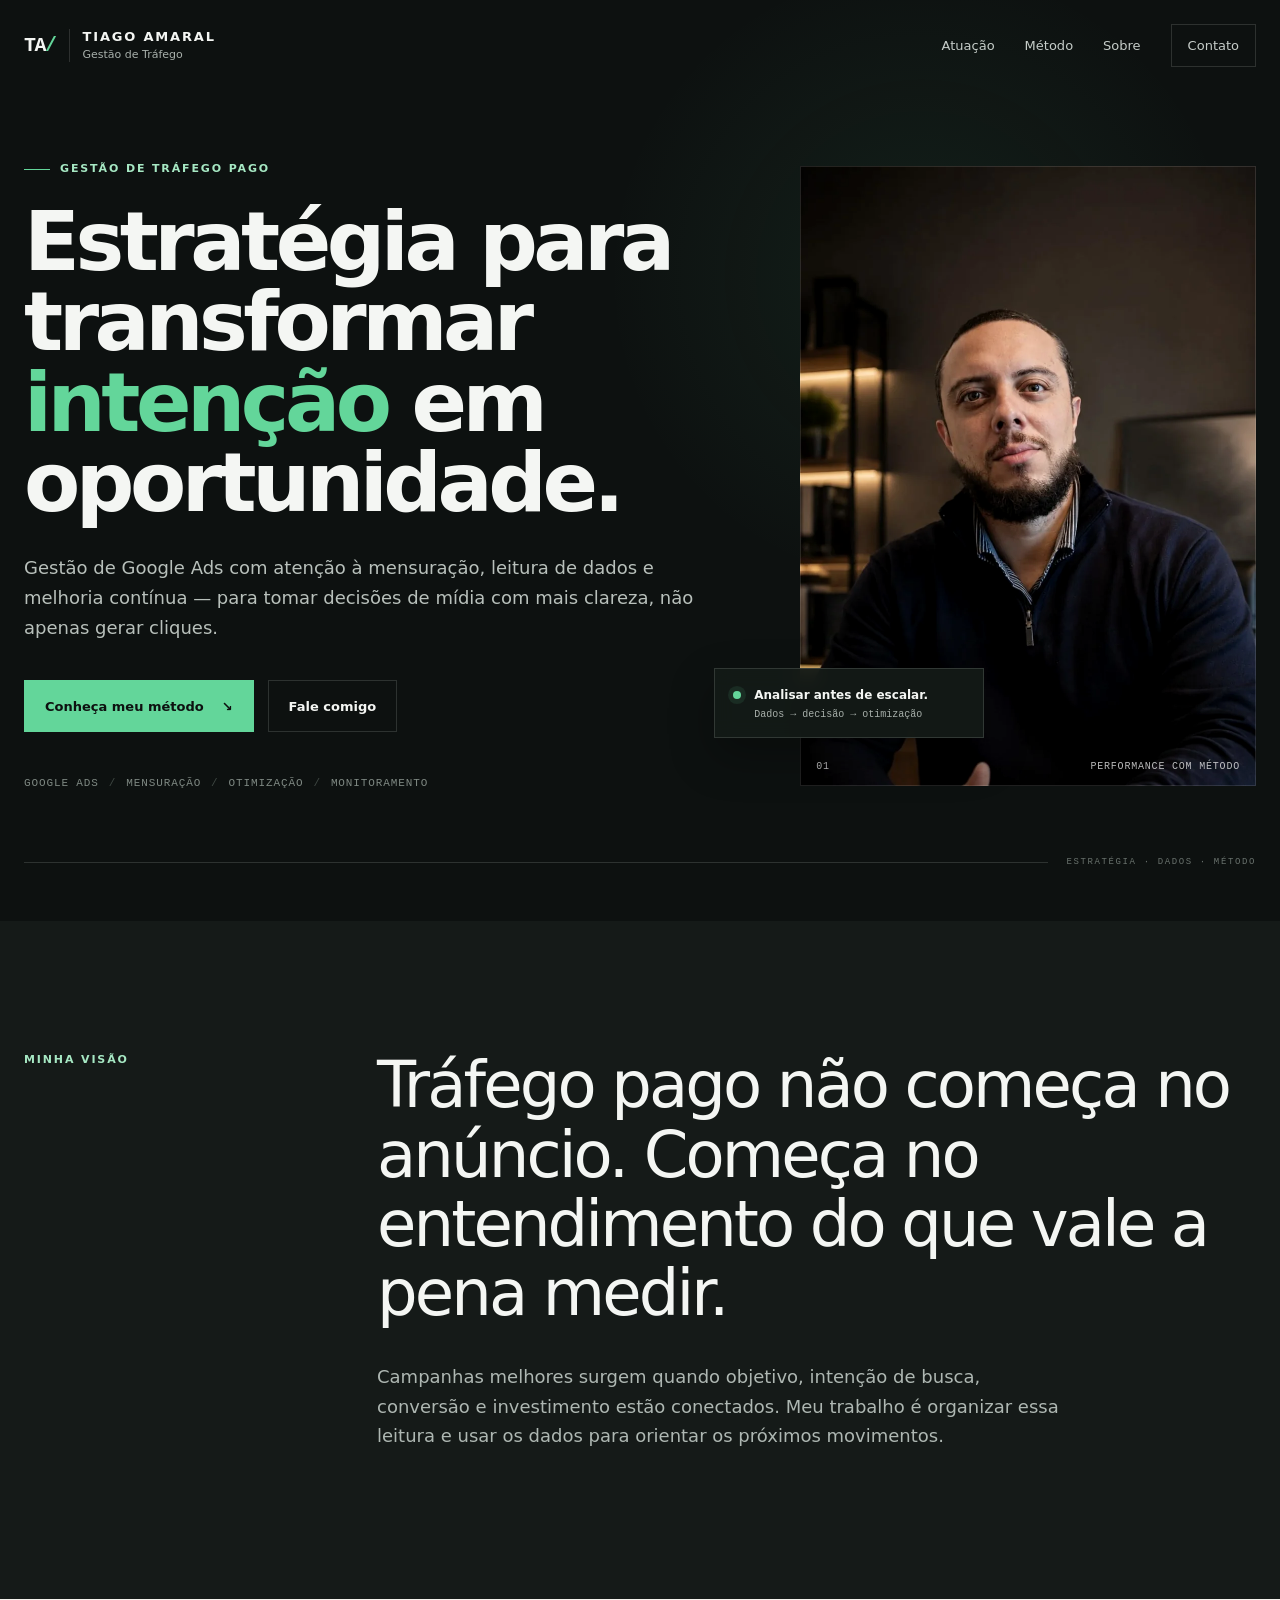
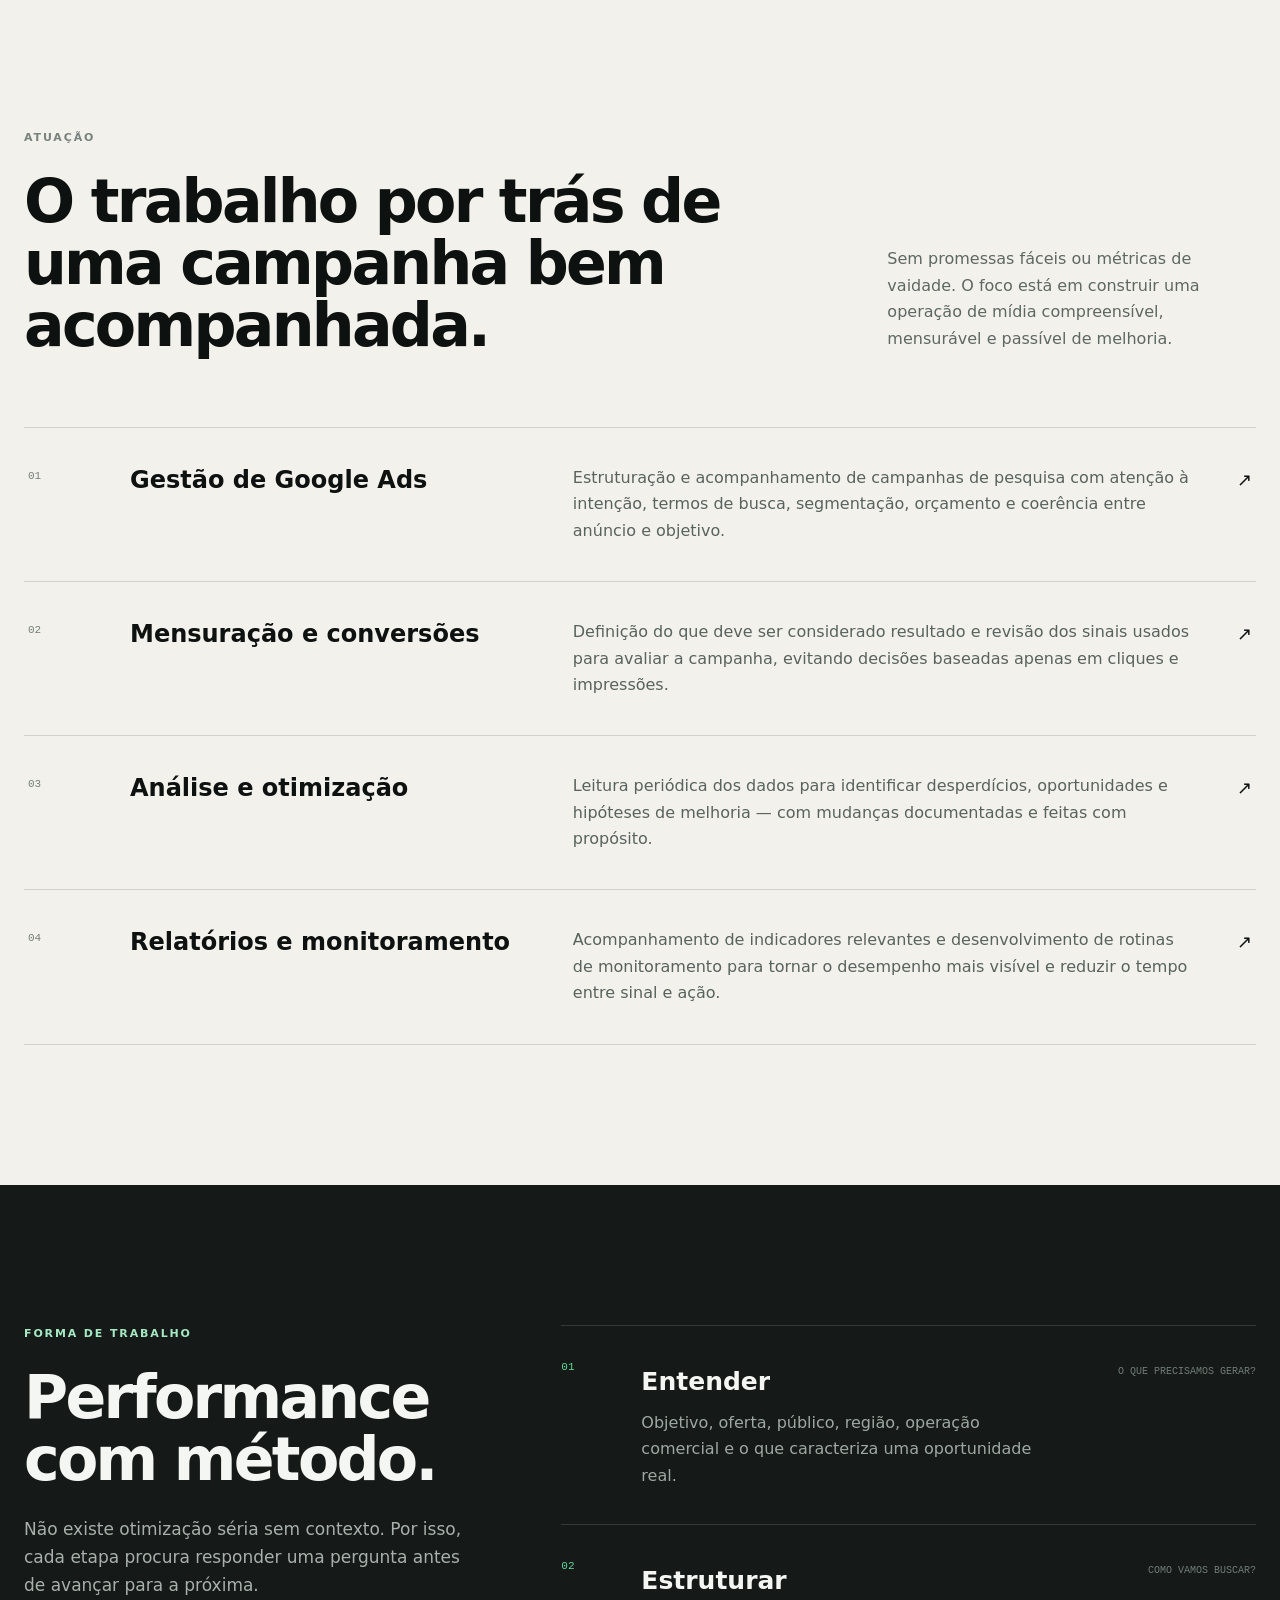
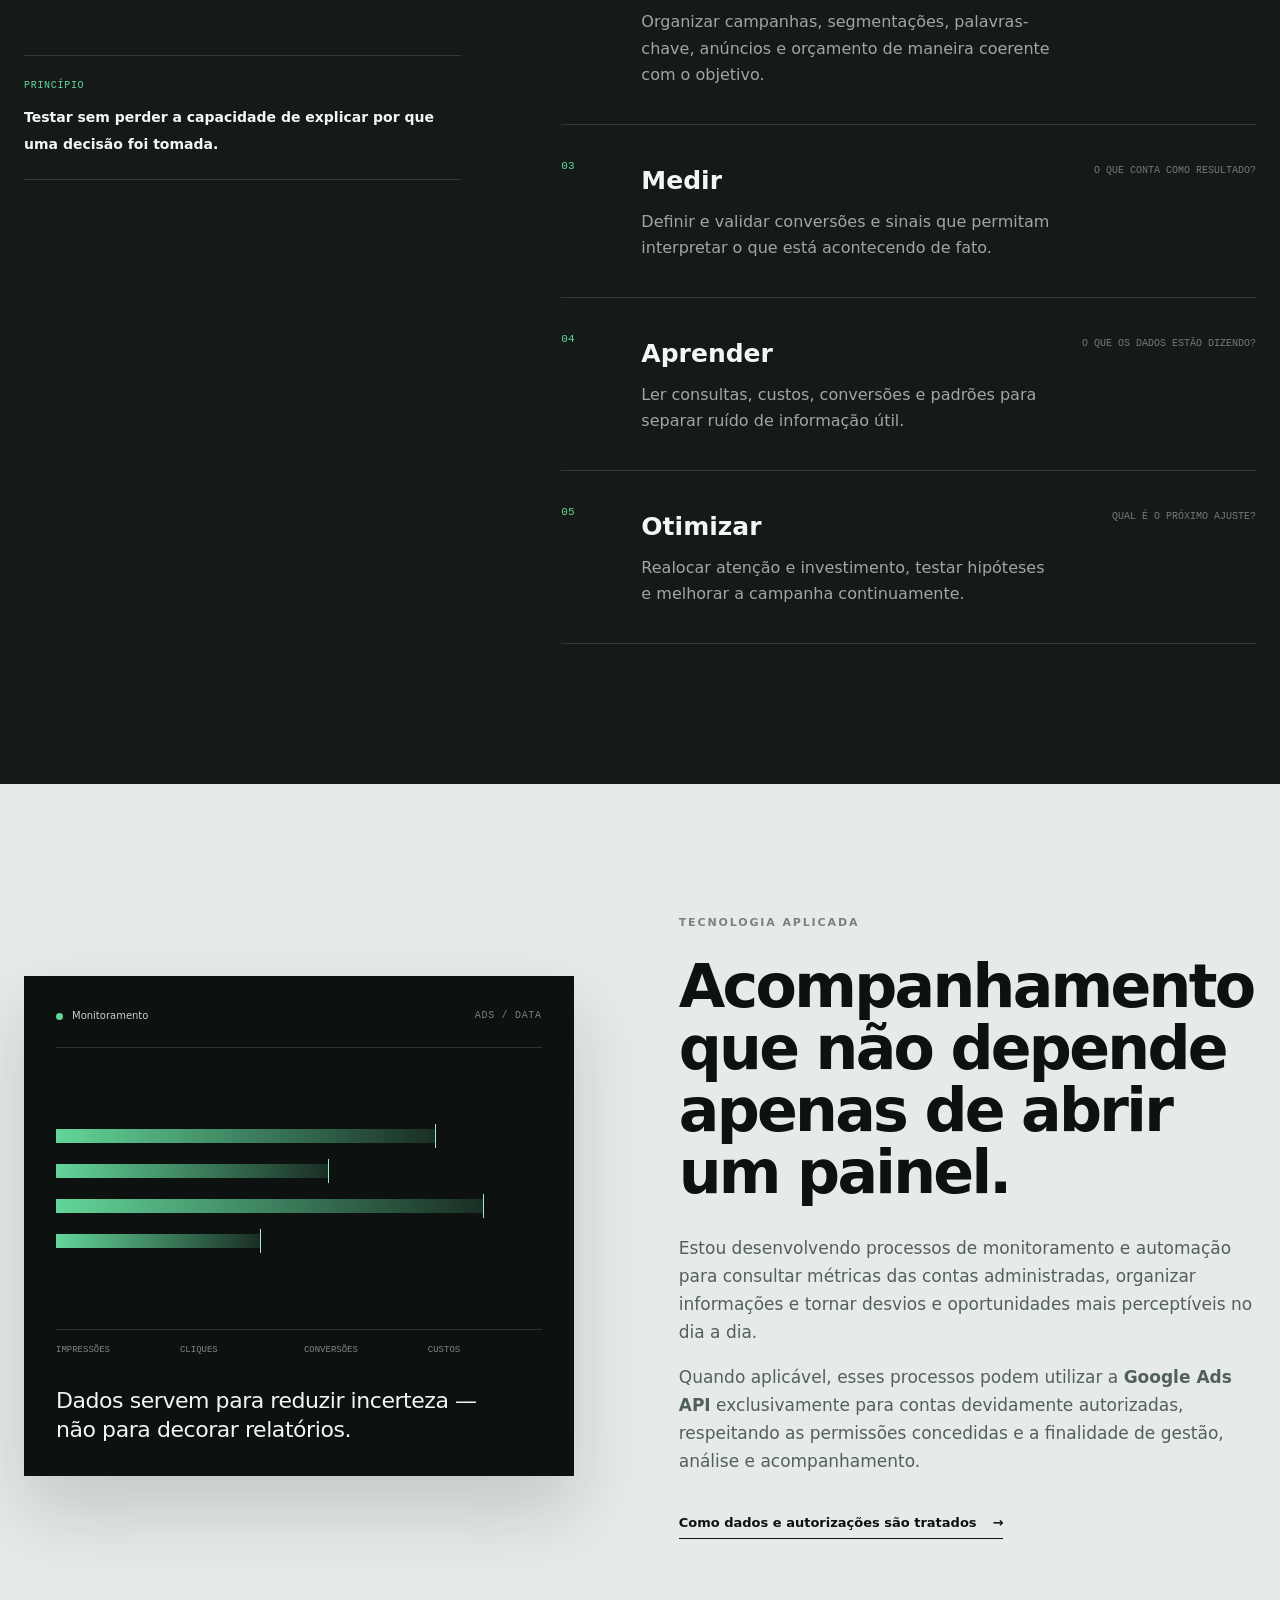
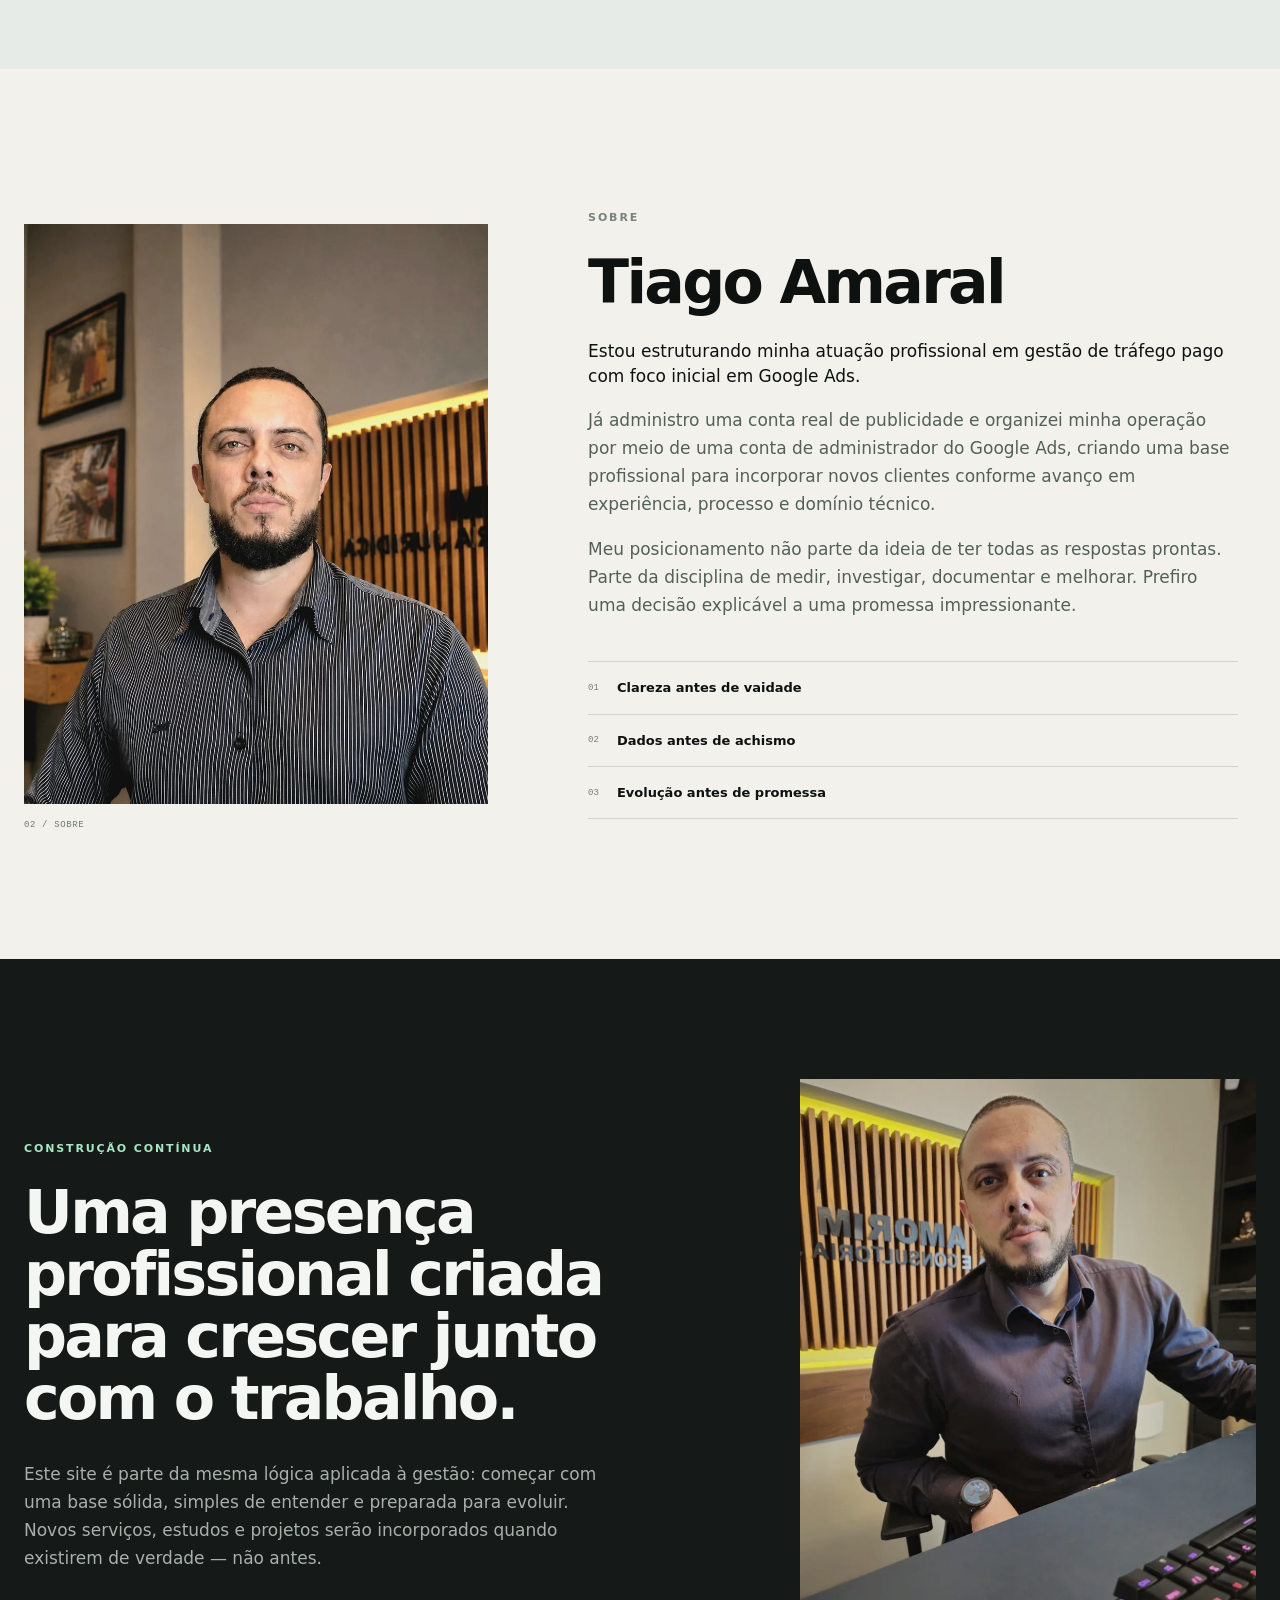
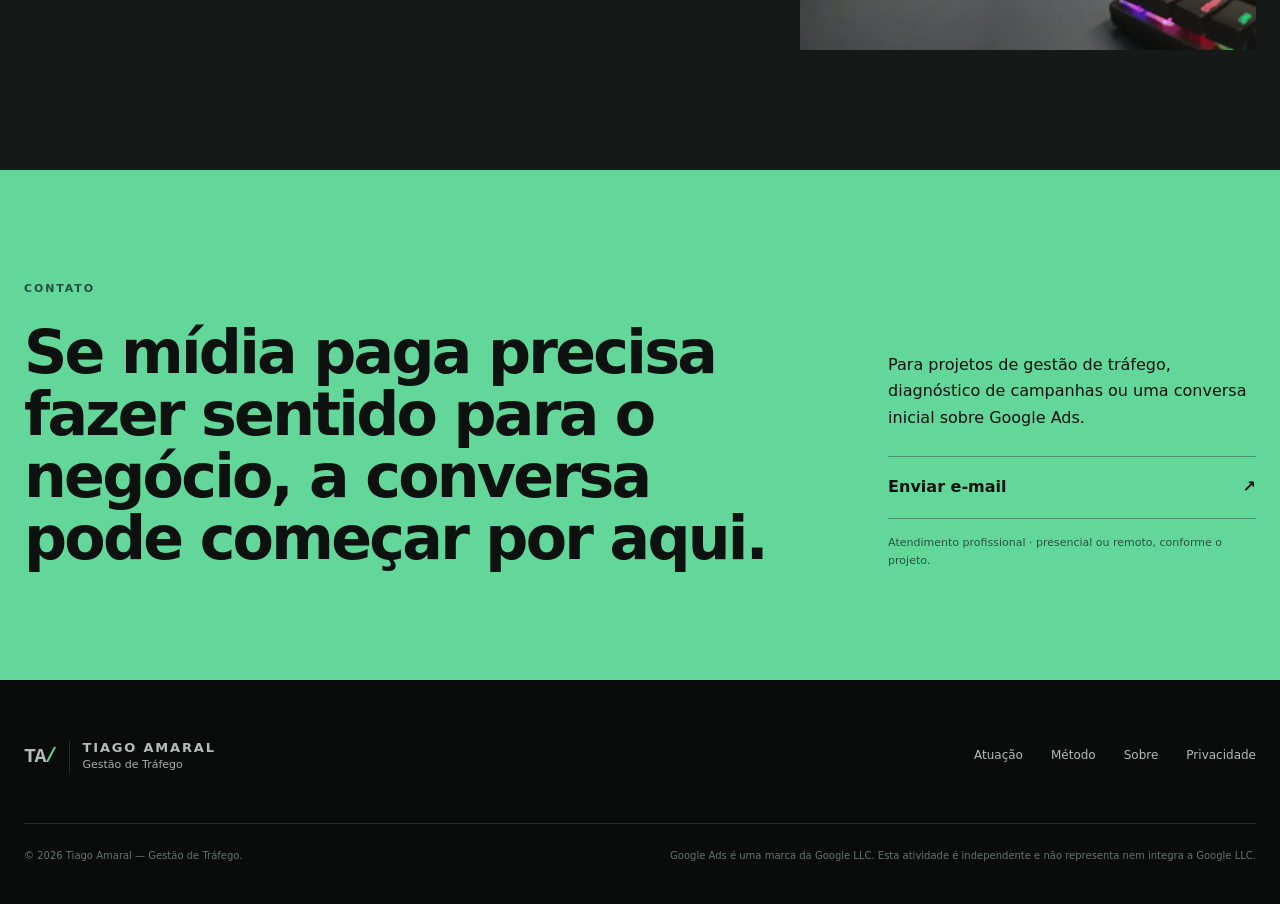
==== index.html @ f0267b22 "Primeira versão do site" ====
<!doctype html>
<html lang="pt-BR">
<head>
  <meta charset="utf-8">
  <meta name="viewport" content="width=device-width, initial-scale=1">
  <meta name="color-scheme" content="dark light">
  <meta name="theme-color" content="#0d1110">
  <title>Tiago Amaral — Gestão de Tráfego Pago | Google Ads</title>
  <meta name="description" content="Gestão de tráfego pago com foco em Google Ads, mensuração, análise, otimização e monitoramento. Estratégia orientada por dados, clareza e método.">
  <meta name="author" content="Tiago Amaral">
  <meta name="robots" content="index,follow,max-image-preview:large">
  <meta property="og:type" content="website">
  <meta property="og:locale" content="pt_BR">
  <meta property="og:title" content="Tiago Amaral — Gestão de Tráfego Pago">
  <meta property="og:description" content="Google Ads, mensuração, otimização e monitoramento com estratégia e método.">
  <meta property="og:image" content="assets/images/og-image.jpg">
  <meta property="og:image:width" content="1200">
  <meta property="og:image:height" content="630">
  <meta name="twitter:card" content="summary_large_image">
  <link rel="icon" href="favicon.svg" type="image/svg+xml">
  <link rel="stylesheet" href="css/style.css">
  <script defer src="js/main.js"></script>
</head>
<body>
  <a class="skip-link" href="#conteudo">Ir para o conteúdo</a>

  <header class="site-header" data-header>
    <div class="container nav-wrap">
      <a class="brand" href="#inicio" aria-label="Tiago Amaral — início">
        <span class="brand-mark" aria-hidden="true">TA<span>/</span></span>
        <span class="brand-copy"><strong>Tiago Amaral</strong><small>Gestão de Tráfego</small></span>
      </a>
      <button class="nav-toggle" type="button" aria-expanded="false" aria-controls="menu-principal" data-nav-toggle>
        <span class="sr-only">Abrir menu</span><span></span><span></span>
      </button>
      <nav id="menu-principal" class="nav" aria-label="Navegação principal" data-nav>
        <a href="#servicos">Atuação</a>
        <a href="#metodo">Método</a>
        <a href="#sobre">Sobre</a>
        <a href="#contato" class="nav-cta">Contato</a>
      </nav>
    </div>
  </header>

  <main id="conteudo">
    <section class="hero" id="inicio" aria-labelledby="hero-title">
      <div class="hero-grid container">
        <div class="hero-copy reveal">
          <div class="eyebrow"><span></span> Gestão de tráfego pago</div>
          <h1 id="hero-title">Estratégia para transformar <em>intenção</em> em oportunidade.</h1>
          <p class="hero-lead">Gestão de Google Ads com atenção à mensuração, leitura de dados e melhoria contínua — para tomar decisões de mídia com mais clareza, não apenas gerar cliques.</p>
          <div class="hero-actions">
            <a class="btn btn-primary" href="#metodo">Conheça meu método <span aria-hidden="true">↘</span></a>
            <a class="btn btn-ghost" href="#contato">Fale comigo</a>
          </div>
          <ul class="hero-tags" aria-label="Áreas de atuação">
            <li>Google Ads</li><li>Mensuração</li><li>Otimização</li><li>Monitoramento</li>
          </ul>
        </div>
        <div class="hero-visual reveal reveal-delay" aria-label="Retrato profissional de Tiago Amaral">
          <div class="photo-frame">
            <img src="assets/images/tiago-amaral-hero.webp" width="900" height="1345" alt="Tiago Amaral sentado à mesa em ambiente de trabalho" fetchpriority="high">
            <div class="photo-caption" aria-hidden="true"><span>01</span><span>Performance com método</span></div>
          </div>
          <div class="signal-card" aria-hidden="true">
            <span class="signal-dot"></span>
            <div><strong>Analisar antes de escalar.</strong><small>Dados → decisão → otimização</small></div>
          </div>
        </div>
      </div>
      <div class="hero-rule container" aria-hidden="true"><span></span><small>Estratégia · Dados · Método</small></div>
    </section>

    <section class="statement section-dark" aria-labelledby="statement-title">
      <div class="container statement-grid reveal">
        <p class="section-kicker">Minha visão</p>
        <div>
          <h2 id="statement-title">Tráfego pago não começa no anúncio. Começa no entendimento do que vale a pena medir.</h2>
          <p>Campanhas melhores surgem quando objetivo, intenção de busca, conversão e investimento estão conectados. Meu trabalho é organizar essa leitura e usar os dados para orientar os próximos movimentos.</p>
        </div>
      </div>
    </section>

    <section class="services section-light" id="servicos" aria-labelledby="services-title">
      <div class="container">
        <div class="section-head reveal">
          <div><p class="section-kicker">Atuação</p><h2 id="services-title">O trabalho por trás de uma campanha bem acompanhada.</h2></div>
          <p>Sem promessas fáceis ou métricas de vaidade. O foco está em construir uma operação de mídia compreensível, mensurável e passível de melhoria.</p>
        </div>
        <div class="service-list">
          <article class="service-item reveal"><span class="service-no">01</span><h3>Gestão de Google Ads</h3><p>Estruturação e acompanhamento de campanhas de pesquisa com atenção à intenção, termos de busca, segmentação, orçamento e coerência entre anúncio e objetivo.</p><span class="service-arrow" aria-hidden="true">↗</span></article>
          <article class="service-item reveal"><span class="service-no">02</span><h3>Mensuração e conversões</h3><p>Definição do que deve ser considerado resultado e revisão dos sinais usados para avaliar a campanha, evitando decisões baseadas apenas em cliques e impressões.</p><span class="service-arrow" aria-hidden="true">↗</span></article>
          <article class="service-item reveal"><span class="service-no">03</span><h3>Análise e otimização</h3><p>Leitura periódica dos dados para identificar desperdícios, oportunidades e hipóteses de melhoria — com mudanças documentadas e feitas com propósito.</p><span class="service-arrow" aria-hidden="true">↗</span></article>
          <article class="service-item reveal"><span class="service-no">04</span><h3>Relatórios e monitoramento</h3><p>Acompanhamento de indicadores relevantes e desenvolvimento de rotinas de monitoramento para tornar o desempenho mais visível e reduzir o tempo entre sinal e ação.</p><span class="service-arrow" aria-hidden="true">↗</span></article>
        </div>
      </div>
    </section>

    <section class="method section-dark" id="metodo" aria-labelledby="method-title">
      <div class="container method-grid">
        <div class="method-intro reveal">
          <p class="section-kicker">Forma de trabalho</p>
          <h2 id="method-title">Performance com método.</h2>
          <p>Não existe otimização séria sem contexto. Por isso, cada etapa procura responder uma pergunta antes de avançar para a próxima.</p>
          <div class="method-note"><span class="mono">PRINCÍPIO</span><strong>Testar sem perder a capacidade de explicar por que uma decisão foi tomada.</strong></div>
        </div>
        <ol class="method-steps">
          <li class="reveal"><span>01</span><div><h3>Entender</h3><p>Objetivo, oferta, público, região, operação comercial e o que caracteriza uma oportunidade real.</p></div><small>O que precisamos gerar?</small></li>
          <li class="reveal"><span>02</span><div><h3>Estruturar</h3><p>Organizar campanhas, segmentações, palavras-chave, anúncios e orçamento de maneira coerente com o objetivo.</p></div><small>Como vamos buscar?</small></li>
          <li class="reveal"><span>03</span><div><h3>Medir</h3><p>Definir e validar conversões e sinais que permitam interpretar o que está acontecendo de fato.</p></div><small>O que conta como resultado?</small></li>
          <li class="reveal"><span>04</span><div><h3>Aprender</h3><p>Ler consultas, custos, conversões e padrões para separar ruído de informação útil.</p></div><small>O que os dados estão dizendo?</small></li>
          <li class="reveal"><span>05</span><div><h3>Otimizar</h3><p>Realocar atenção e investimento, testar hipóteses e melhorar a campanha continuamente.</p></div><small>Qual é o próximo ajuste?</small></li>
        </ol>
      </div>
    </section>

    <section class="technology section-mist" aria-labelledby="tech-title">
      <div class="container tech-grid">
        <div class="tech-visual reveal">
          <div class="tech-panel">
            <div class="tech-panel-top"><span class="status"><i></i> Monitoramento</span><span class="mono">ADS / DATA</span></div>
            <div class="data-lines" aria-hidden="true"><span style="--w:78%"></span><span style="--w:56%"></span><span style="--w:88%"></span><span style="--w:42%"></span></div>
            <div class="tech-labels"><span>Impressões</span><span>Cliques</span><span>Conversões</span><span>Custos</span></div>
            <p>Dados servem para reduzir incerteza — não para decorar relatórios.</p>
          </div>
        </div>
        <div class="tech-copy reveal">
          <p class="section-kicker">Tecnologia aplicada</p>
          <h2 id="tech-title">Acompanhamento que não depende apenas de abrir um painel.</h2>
          <p>Estou desenvolvendo processos de monitoramento e automação para consultar métricas das contas administradas, organizar informações e tornar desvios e oportunidades mais perceptíveis no dia a dia.</p>
          <p>Quando aplicável, esses processos podem utilizar a <strong>Google Ads API</strong> exclusivamente para contas devidamente autorizadas, respeitando as permissões concedidas e a finalidade de gestão, análise e acompanhamento.</p>
          <a class="text-link" href="privacy.html">Como dados e autorizações são tratados <span aria-hidden="true">→</span></a>
        </div>
      </div>
    </section>

    <section class="about section-light" id="sobre" aria-labelledby="about-title">
      <div class="container about-grid">
        <div class="about-photo reveal"><img src="assets/images/tiago-amaral-sobre.webp" width="900" height="1125" loading="lazy" alt="Retrato profissional de Tiago Amaral em ambiente de escritório"><span class="image-index mono" aria-hidden="true">02 / SOBRE</span></div>
        <div class="about-copy reveal">
          <p class="section-kicker">Sobre</p>
          <h2 id="about-title">Tiago Amaral</h2>
          <p class="about-lead">Estou estruturando minha atuação profissional em gestão de tráfego pago com foco inicial em Google Ads.</p>
          <p>Já administro uma conta real de publicidade e organizei minha operação por meio de uma conta de administrador do Google Ads, criando uma base profissional para incorporar novos clientes conforme avanço em experiência, processo e domínio técnico.</p>
          <p>Meu posicionamento não parte da ideia de ter todas as respostas prontas. Parte da disciplina de medir, investigar, documentar e melhorar. Prefiro uma decisão explicável a uma promessa impressionante.</p>
          <div class="principles" aria-label="Princípios de trabalho"><span><small>01</small> Clareza antes de vaidade</span><span><small>02</small> Dados antes de achismo</span><span><small>03</small> Evolução antes de promessa</span></div>
        </div>
      </div>
    </section>

    <section class="context section-dark" aria-labelledby="context-title">
      <div class="container context-grid">
        <div class="context-copy reveal"><p class="section-kicker">Construção contínua</p><h2 id="context-title">Uma presença profissional criada para crescer junto com o trabalho.</h2><p>Este site é parte da mesma lógica aplicada à gestão: começar com uma base sólida, simples de entender e preparada para evoluir. Novos serviços, estudos e projetos serão incorporados quando existirem de verdade — não antes.</p></div>
        <div class="context-photo reveal"><img src="assets/images/tiago-amaral-trabalho.webp" width="900" height="1125" loading="lazy" alt="Tiago Amaral trabalhando diante de um computador em escritório"></div>
      </div>
    </section>

    <section class="contact section-accent" id="contato" aria-labelledby="contact-title">
      <div class="container contact-grid reveal">
        <div><p class="section-kicker">Contato</p><h2 id="contact-title">Se mídia paga precisa fazer sentido para o negócio, a conversa pode começar por aqui.</h2></div>
        <div class="contact-side">
          <p>Para projetos de gestão de tráfego, diagnóstico de campanhas ou uma conversa inicial sobre Google Ads.</p>
          <!-- Substitua o endereço abaixo pelo seu e-mail profissional antes da publicação. -->
          <a class="contact-link" href="mailto:tiago_bruno@msn.com">Enviar e-mail <span aria-hidden="true">↗</span></a>
          <small class="contact-hint">Atendimento profissional · presencial ou remoto, conforme o projeto.</small>
        </div>
      </div>
    </section>
  </main>

  <footer class="site-footer">
    <div class="container footer-top">
      <a class="brand brand-footer" href="#inicio"><span class="brand-mark" aria-hidden="true">TA<span>/</span></span><span class="brand-copy"><strong>Tiago Amaral</strong><small>Gestão de Tráfego</small></span></a>
      <div class="footer-links"><a href="#servicos">Atuação</a><a href="#metodo">Método</a><a href="#sobre">Sobre</a><a href="privacy.html">Privacidade</a></div>
    </div>
    <div class="container footer-bottom"><p>© <span data-year></span> Tiago Amaral — Gestão de Tráfego.</p><p>Google Ads é uma marca da Google LLC. Esta atividade é independente e não representa nem integra a Google LLC.</p></div>
  </footer>
</body>
</html>
---- css/style.css ----
:root{--ink:#0d1110;--ink-2:#151a18;--ink-3:#1d2421;--paper:#f3f1ec;--white:#f4f6f3;--muted:#a8b0ab;--muted-dark:#5e6862;--green:#63d69a;--green-soft:#a6e8c3;--line:rgba(242,244,241,.14);--line-dark:rgba(13,17,16,.14);--max:1240px;--radius:2px;--ease:cubic-bezier(.2,.72,.2,1);--font:Inter,ui-sans-serif,system-ui,-apple-system,BlinkMacSystemFont,"Segoe UI",sans-serif;--mono:"SFMono-Regular",Consolas,"Liberation Mono",monospace}
*{box-sizing:border-box}html{scroll-behavior:smooth}body{margin:0;background:var(--ink);color:var(--white);font-family:var(--font);font-size:16px;line-height:1.65;-webkit-font-smoothing:antialiased}img{display:block;max-width:100%;height:auto}a{color:inherit;text-decoration:none}button{font:inherit}.container{width:min(calc(100% - 48px),var(--max));margin-inline:auto}.sr-only{position:absolute;width:1px;height:1px;padding:0;margin:-1px;overflow:hidden;clip:rect(0,0,0,0);white-space:nowrap;border:0}.skip-link{position:fixed;left:16px;top:12px;z-index:9999;background:var(--green);color:var(--ink);padding:10px 14px;transform:translateY(-150%);transition:.2s}.skip-link:focus{transform:none}.site-header{position:fixed;z-index:1000;inset:0 0 auto;height:92px;display:flex;align-items:center;transition:background .35s,border-color .35s,backdrop-filter .35s;border-bottom:1px solid transparent}.site-header.is-scrolled{background:rgba(13,17,16,.86);border-color:var(--line);backdrop-filter:blur(18px)}.nav-wrap{display:flex;align-items:center;justify-content:space-between}.brand{display:inline-flex;align-items:center;gap:13px}.brand-mark{font-family:var(--mono);font-size:20px;font-weight:800;letter-spacing:-1.5px;border-right:1px solid var(--line);padding-right:13px}.brand-mark span{color:var(--green)}.brand-copy{display:grid;line-height:1.1}.brand-copy strong{font-size:13px;text-transform:uppercase;letter-spacing:.14em}.brand-copy small{font-size:11px;color:var(--muted);margin-top:4px}.nav{display:flex;align-items:center;gap:30px;font-size:13px}.nav a{color:#c6cdc9;transition:color .2s}.nav a:hover,.nav a:focus-visible{color:var(--white)}.nav-cta{border:1px solid var(--line);padding:10px 16px}.nav-cta:hover{border-color:var(--green)!important}.nav-toggle{display:none;background:none;color:white;border:0;width:42px;height:42px}.hero{min-height:820px;padding:160px 0 54px;background:radial-gradient(circle at 72% 30%,rgba(99,214,154,.08),transparent 28%),var(--ink);overflow:hidden}.hero-grid{display:grid;grid-template-columns:minmax(0,1.1fr) minmax(380px,.72fr);gap:80px;align-items:center}.eyebrow,.section-kicker{margin:0 0 24px;text-transform:uppercase;letter-spacing:.17em;font-size:11px;font-weight:700}.eyebrow{display:flex;align-items:center;gap:10px;color:var(--green-soft)}.eyebrow span{width:26px;height:1px;background:var(--green)}h1,h2,h3,p{margin-top:0}.hero h1{max-width:780px;font-size:clamp(54px,6.4vw,94px);font-weight:590;line-height:.98;letter-spacing:-.055em;margin-bottom:30px}.hero h1 em{font-style:normal;color:var(--green)}.hero-lead{max-width:680px;color:#b8c0bb;font-size:18px;line-height:1.65}.hero-actions{display:flex;gap:14px;margin:38px 0 42px}.btn{display:inline-flex;align-items:center;justify-content:center;gap:18px;min-height:52px;padding:0 20px;border:1px solid var(--line);font-size:13px;font-weight:700;transition:transform .25s var(--ease),background .25s,border-color .25s}.btn:hover{transform:translateY(-2px)}.btn-primary{background:var(--green);border-color:var(--green);color:var(--ink)}.btn-primary:hover{background:var(--green-soft)}.btn-ghost:hover{border-color:#5f6b65}.hero-tags{display:flex;gap:0;list-style:none;padding:0;margin:0;color:#7f8983;font-family:var(--mono);font-size:11px;text-transform:uppercase;letter-spacing:.08em}.hero-tags li+li:before{content:"/";margin:0 10px;color:#3f4843}.hero-visual{position:relative;max-width:460px;justify-self:end}.photo-frame{position:relative;background:var(--ink-2)}.photo-frame:before{content:"";position:absolute;z-index:2;inset:0;border:1px solid rgba(255,255,255,.12);pointer-events:none}.photo-frame img{width:100%;aspect-ratio:3/4.08;object-fit:cover;object-position:center 34%;filter:saturate(.92) contrast(1.02)}.photo-caption{position:absolute;z-index:3;inset:auto 16px 14px;display:flex;justify-content:space-between;color:rgba(255,255,255,.72);font:10px var(--mono);text-transform:uppercase;letter-spacing:.08em}.signal-card{position:absolute;z-index:4;left:-86px;bottom:48px;width:270px;display:flex;gap:13px;align-items:flex-start;background:rgba(20,26,23,.94);border:1px solid var(--line);padding:17px 18px;box-shadow:0 18px 45px rgba(0,0,0,.3);backdrop-filter:blur(10px)}.signal-dot{width:8px;height:8px;flex:0 0 auto;border-radius:50%;background:var(--green);box-shadow:0 0 0 5px rgba(99,214,154,.1);margin-top:5px}.signal-card strong,.signal-card small{display:block}.signal-card strong{font-size:12px}.signal-card small{margin-top:3px;color:var(--muted);font:10px var(--mono)}.hero-rule{display:flex;align-items:center;gap:18px;margin-top:65px;color:#69726d}.hero-rule span{height:1px;flex:1;background:var(--line)}.hero-rule small{font:9px var(--mono);text-transform:uppercase;letter-spacing:.18em}.section-dark{background:var(--ink-2);color:var(--white)}.section-light{background:var(--paper);color:var(--ink)}.section-mist{background:#e6ebe7;color:var(--ink)}.section-accent{background:var(--green);color:var(--ink)}.statement{padding:130px 0}.statement-grid{display:grid;grid-template-columns:1fr 3fr;gap:60px}.section-kicker{color:#78837d}.section-dark .section-kicker{color:var(--green-soft)}.statement h2{max-width:920px;font-size:clamp(40px,5vw,66px);line-height:1.08;letter-spacing:-.045em;font-weight:540;margin-bottom:34px}.statement p:not(.section-kicker){max-width:690px;font-size:18px;color:#aeb7b2}.services{padding:130px 0 140px}.section-head{display:grid;grid-template-columns:1.7fr .8fr;gap:80px;align-items:end;margin-bottom:70px}.section-head h2,.method h2,.technology h2,.about h2,.context h2,.contact h2{font-size:clamp(40px,4.7vw,68px);line-height:1.03;letter-spacing:-.045em;font-weight:560;margin:0}.section-head>p{color:var(--muted-dark);margin:0 0 5px}.service-list{border-top:1px solid var(--line-dark)}.service-item{position:relative;display:grid;grid-template-columns:72px minmax(230px,.8fr) minmax(300px,1.2fr) 30px;gap:30px;align-items:start;padding:37px 4px;border-bottom:1px solid var(--line-dark);transition:padding .3s var(--ease),background .3s}.service-item:hover{padding-left:16px;padding-right:16px;background:rgba(255,255,255,.35)}.service-no{font:11px var(--mono);color:#748078;padding-top:5px}.service-item h3{font-size:24px;line-height:1.25;margin:0;font-weight:600}.service-item p{margin:0;color:#58635d}.service-arrow{font-size:18px;justify-self:end}.method{padding:140px 0}.method-grid{display:grid;grid-template-columns:.85fr 1.35fr;gap:100px}.method-intro{position:sticky;top:140px;align-self:start}.method-intro>p:not(.section-kicker){color:var(--muted);max-width:460px;font-size:17px;margin-top:24px}.method-note{margin-top:56px;padding:22px 0;border-top:1px solid var(--line);border-bottom:1px solid var(--line)}.method-note span{display:block;color:var(--green);font-size:10px;margin-bottom:10px}.method-note strong{font-size:14px;line-height:1.55}.mono{font-family:var(--mono);letter-spacing:.07em}.method-steps{list-style:none;padding:0;margin:0;border-top:1px solid var(--line)}.method-steps li{display:grid;grid-template-columns:56px 1fr 180px;gap:24px;padding:35px 0;border-bottom:1px solid var(--line);align-items:start}.method-steps>li>span{font:11px var(--mono);color:var(--green)}.method-steps h3{font-size:25px;margin-bottom:8px}.method-steps p{color:#9ea8a2;margin:0;max-width:520px}.method-steps small{color:#717c76;font:10px var(--mono);text-transform:uppercase;text-align:right;margin-top:5px}.technology{padding:130px 0}.tech-grid{display:grid;grid-template-columns:1fr 1.05fr;gap:105px;align-items:center}.tech-panel{background:var(--ink);color:var(--white);padding:32px;min-height:500px;box-shadow:0 35px 70px rgba(13,17,16,.16);display:flex;flex-direction:column}.tech-panel-top{display:flex;justify-content:space-between;border-bottom:1px solid var(--line);padding-bottom:22px;font-size:10px;color:#79847e}.status{display:flex;align-items:center;gap:9px;color:#c8d0cb}.status i{width:7px;height:7px;background:var(--green);border-radius:50%}.data-lines{display:flex;flex-direction:column;justify-content:center;gap:21px;flex:1}.data-lines span{height:14px;width:var(--w);background:linear-gradient(90deg,var(--green),rgba(99,214,154,.15));position:relative}.data-lines span:after{content:"";position:absolute;right:-1px;top:-5px;width:1px;height:24px;background:var(--green-soft)}.tech-labels{display:grid;grid-template-columns:repeat(4,1fr);gap:10px;border-top:1px solid var(--line);padding-top:15px;color:#7e8983;font:9px var(--mono);text-transform:uppercase}.tech-panel p{font-size:22px;line-height:1.3;letter-spacing:-.02em;margin:32px 0 0;max-width:430px}.tech-copy>p:not(.section-kicker){font-size:17px;color:#52605a}.tech-copy h2{margin-bottom:30px}.text-link{display:inline-flex;gap:16px;margin-top:20px;padding-bottom:5px;border-bottom:1px solid var(--ink);font-size:13px;font-weight:700}.about{padding:140px 0}.about-grid{display:grid;grid-template-columns:.82fr 1.18fr;gap:100px;align-items:center}.about-photo{position:relative}.about-photo img{width:100%;aspect-ratio:4/5;object-fit:cover;object-position:center 26%;filter:saturate(.86)}.image-index{position:absolute;left:0;bottom:-28px;font-size:9px;color:#6d7972}.about-copy{max-width:650px}.about-copy h2{margin-bottom:26px}.about-lead{font-size:24px;line-height:1.45!important;color:var(--ink)!important}.about-copy>p:not(.section-kicker){color:#536059;font-size:17px}.principles{display:grid;margin-top:42px;border-top:1px solid var(--line-dark)}.principles span{display:flex;gap:18px;align-items:center;padding:15px 0;border-bottom:1px solid var(--line-dark);font-size:13px;font-weight:650}.principles small{font:9px var(--mono);color:#738078}.context{padding:120px 0}.context-grid{display:grid;grid-template-columns:1.05fr .72fr;gap:110px;align-items:center}.context-copy p:not(.section-kicker){max-width:580px;color:var(--muted);font-size:17px;margin-top:30px}.context-photo{max-width:460px;justify-self:end}.context-photo img{aspect-ratio:4/5;object-fit:cover;object-position:center 12%;filter:saturate(.8) brightness(.9)}.contact{padding:110px 0}.contact-grid{display:grid;grid-template-columns:1.35fr .65fr;gap:100px;align-items:end}.contact .section-kicker{color:#22523a}.contact h2{max-width:800px}.contact-side p{font-size:16px;max-width:420px}.contact-link{display:flex;justify-content:space-between;align-items:center;border-top:1px solid rgba(13,17,16,.35);border-bottom:1px solid rgba(13,17,16,.35);padding:17px 0;font-weight:750;margin:25px 0 15px}.contact-link:hover{padding-left:6px;padding-right:6px}.contact-hint{display:block;color:#24563c;font-size:11px}.site-footer{background:#090c0b;color:#b4bcb7;padding:60px 0 30px}.footer-top{display:flex;justify-content:space-between;align-items:center;padding-bottom:50px;border-bottom:1px solid var(--line)}.footer-links{display:flex;gap:28px;font-size:12px}.footer-links a:hover{color:var(--green)}.footer-bottom{display:flex;justify-content:space-between;gap:30px;padding-top:24px;font-size:10px;color:#69736d}.footer-bottom p:last-child{max-width:620px;text-align:right}.reveal{opacity:0;transform:translateY(18px);transition:opacity .7s var(--ease),transform .7s var(--ease)}.reveal.is-visible{opacity:1;transform:none}.reveal-delay{transition-delay:.12s}.legal-page{background:var(--paper);color:var(--ink)}.legal-main{padding:160px 0 110px}.legal-back{font-size:12px;color:#c8cfca}.legal-hero{padding:70px 0 60px;border-bottom:1px solid var(--line-dark)}.legal-hero h1{font-size:clamp(48px,6vw,82px);letter-spacing:-.05em;line-height:1;margin-bottom:22px}.legal-hero>p:last-child{color:#69746e;font-size:12px}.legal-content{display:grid;grid-template-columns:230px minmax(0,780px);gap:90px;padding-top:70px}.legal-index{position:sticky;top:125px;align-self:start;display:grid;gap:9px;font-size:12px}.legal-index strong{margin-bottom:8px}.legal-index a{color:#68736d}.legal-index a:hover{color:var(--ink)}.legal-content article section{padding:32px 0;border-top:1px solid var(--line-dark)}.legal-content article section:first-of-type{margin-top:38px}.legal-content h2{font-size:27px;letter-spacing:-.02em}.legal-content p{color:#4f5b55}.legal-lead{font-size:22px!important;line-height:1.55;color:var(--ink)!important}.legal-footer a{color:var(--green)}
:focus-visible{outline:2px solid var(--green);outline-offset:4px}@media (max-width:980px){.hero-grid,.method-grid,.tech-grid,.about-grid,.context-grid,.contact-grid{grid-template-columns:1fr}.hero{padding-top:145px}.hero-grid{gap:65px}.hero-visual{justify-self:start;width:min(100%,500px);margin-left:70px}.method-intro{position:static}.method-grid{gap:60px}.tech-grid,.about-grid,.context-grid{gap:65px}.tech-visual{order:2}.tech-copy{order:1}.about-photo{max-width:560px}.context-photo{justify-self:start}.contact-grid{gap:45px}.section-head{grid-template-columns:1fr;gap:25px}.service-item{grid-template-columns:55px 1fr 1.3fr 25px}.statement-grid{grid-template-columns:1fr;gap:20px}.legal-content{grid-template-columns:1fr}.legal-index{position:static;grid-template-columns:repeat(3,1fr);border-bottom:1px solid var(--line-dark);padding-bottom:30px}.legal-index strong{grid-column:1/-1}}
@media (max-width:760px){.container{width:min(calc(100% - 32px),var(--max))}.site-header{height:76px}.brand-copy{display:none}.brand-mark{border:0;padding:0}.nav-toggle{display:grid;place-content:center;gap:6px}.nav-toggle span:not(.sr-only){display:block;width:22px;height:1px;background:white;transition:.25s}.nav-toggle[aria-expanded="true"] span:nth-last-child(2){transform:translateY(3.5px) rotate(45deg)}.nav-toggle[aria-expanded="true"] span:last-child{transform:translateY(-3.5px) rotate(-45deg)}.nav{position:fixed;top:76px;left:0;right:0;display:grid;gap:0;background:rgba(13,17,16,.98);padding:14px 16px 26px;border-bottom:1px solid var(--line);transform:translateY(-130%);transition:transform .35s var(--ease);z-index:-1}.nav.is-open{transform:none}.nav a{padding:14px 6px;border-bottom:1px solid var(--line)}.nav-cta{border:0;padding:14px 6px}.hero{min-height:auto;padding:120px 0 42px}.hero h1{font-size:clamp(48px,15vw,68px)}.hero-lead{font-size:16px}.hero-actions{display:grid}.btn{width:100%}.hero-tags{flex-wrap:wrap;row-gap:8px}.hero-visual{margin-left:24px;width:calc(100% - 24px)}.signal-card{left:-24px;bottom:28px;width:245px}.hero-rule{margin-top:50px}.statement,.services,.method,.technology,.about,.context{padding:90px 0}.statement h2,.section-head h2,.method h2,.technology h2,.about h2,.context h2,.contact h2{font-size:clamp(38px,12vw,54px)}.section-head{margin-bottom:45px}.service-item{grid-template-columns:40px 1fr 24px;gap:14px;padding:28px 0}.service-item h3{font-size:21px}.service-item p{grid-column:2/4}.service-arrow{grid-column:3;grid-row:1}.method-steps li{grid-template-columns:38px 1fr;gap:14px}.method-steps small{grid-column:2;text-align:left}.tech-panel{min-height:400px;padding:22px}.tech-labels{grid-template-columns:1fr 1fr}.about-grid{gap:55px}.about-lead{font-size:21px}.context-grid{gap:50px}.contact{padding:82px 0}.footer-top,.footer-bottom{align-items:flex-start;flex-direction:column}.footer-links{display:grid;grid-template-columns:1fr 1fr}.footer-bottom p:last-child{text-align:left}.legal-main{padding-top:100px}.legal-hero{padding:55px 0 45px}.legal-content{padding-top:45px}.legal-index{grid-template-columns:1fr 1fr;gap:8px}.legal-back{font-size:11px}}
@media (prefers-reduced-motion:reduce){html{scroll-behavior:auto}*,*:before,*:after{animation-duration:.01ms!important;transition-duration:.01ms!important}.reveal{opacity:1;transform:none}}
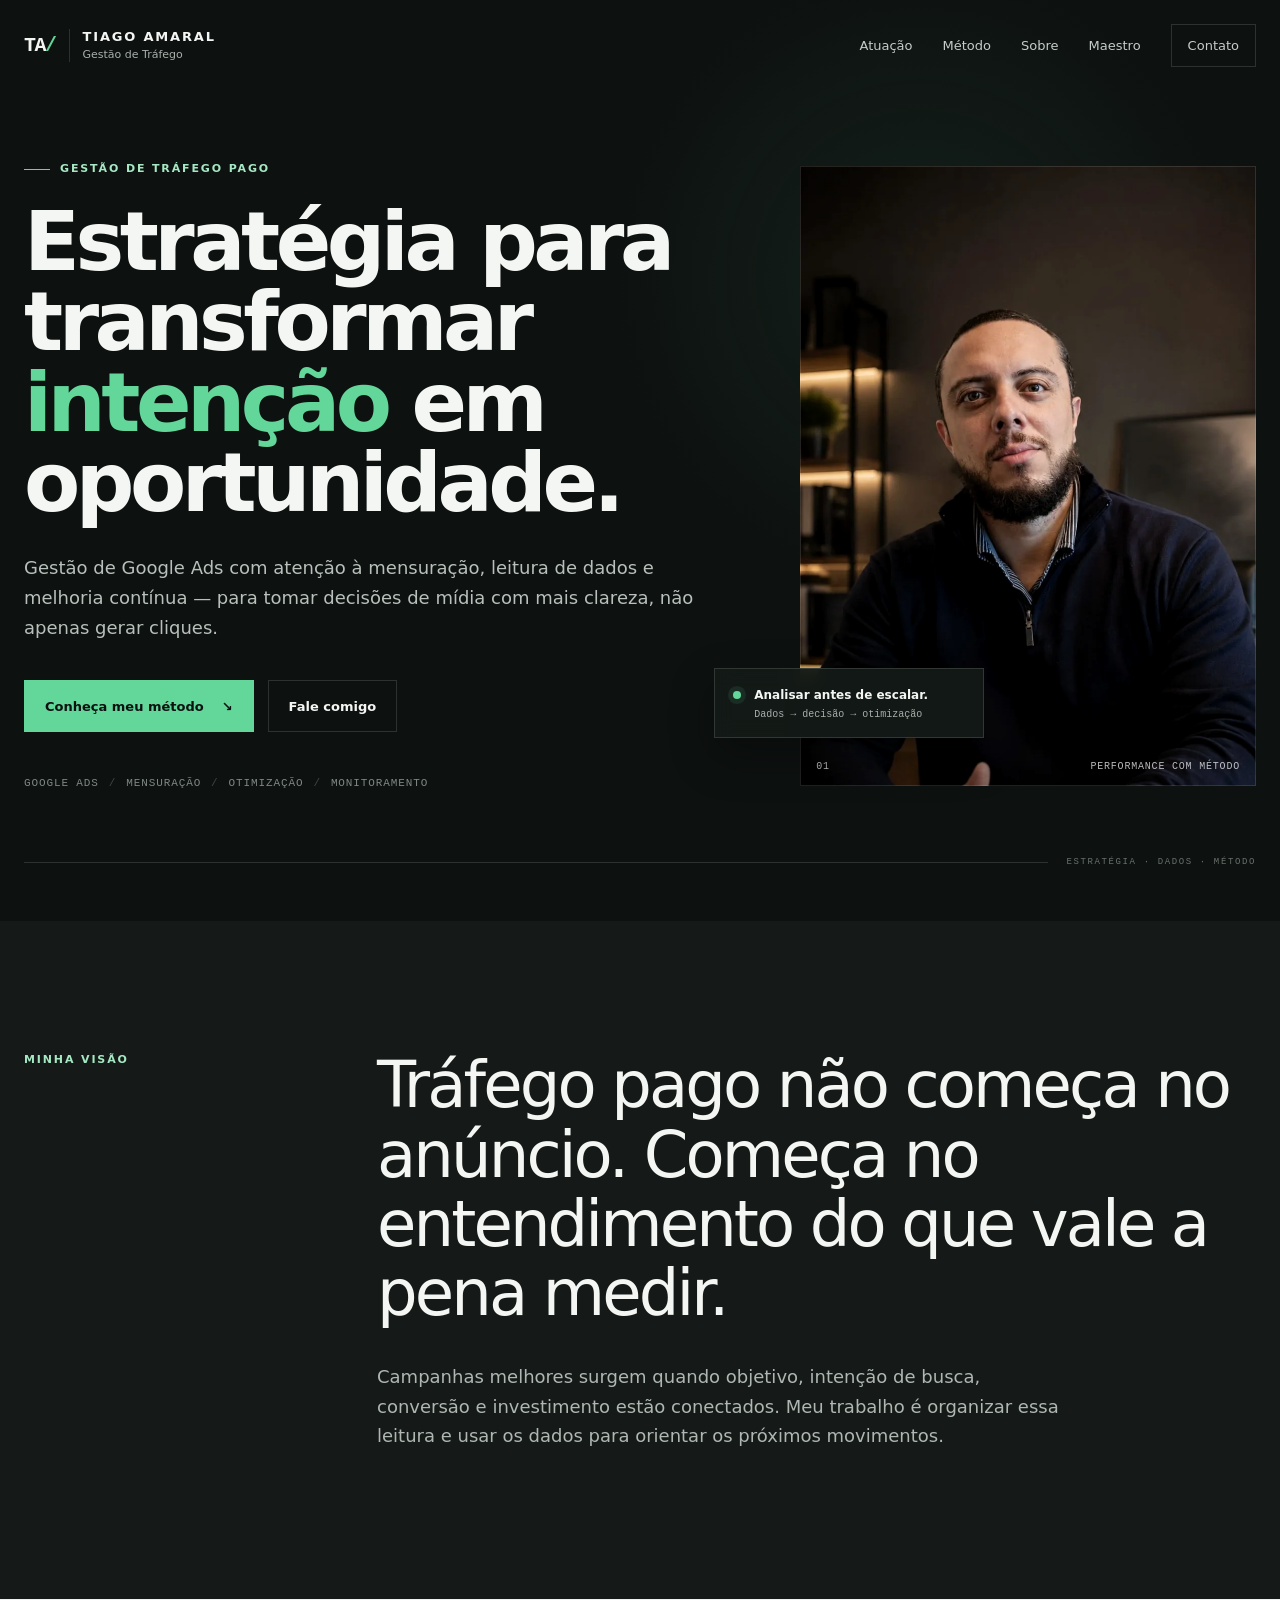
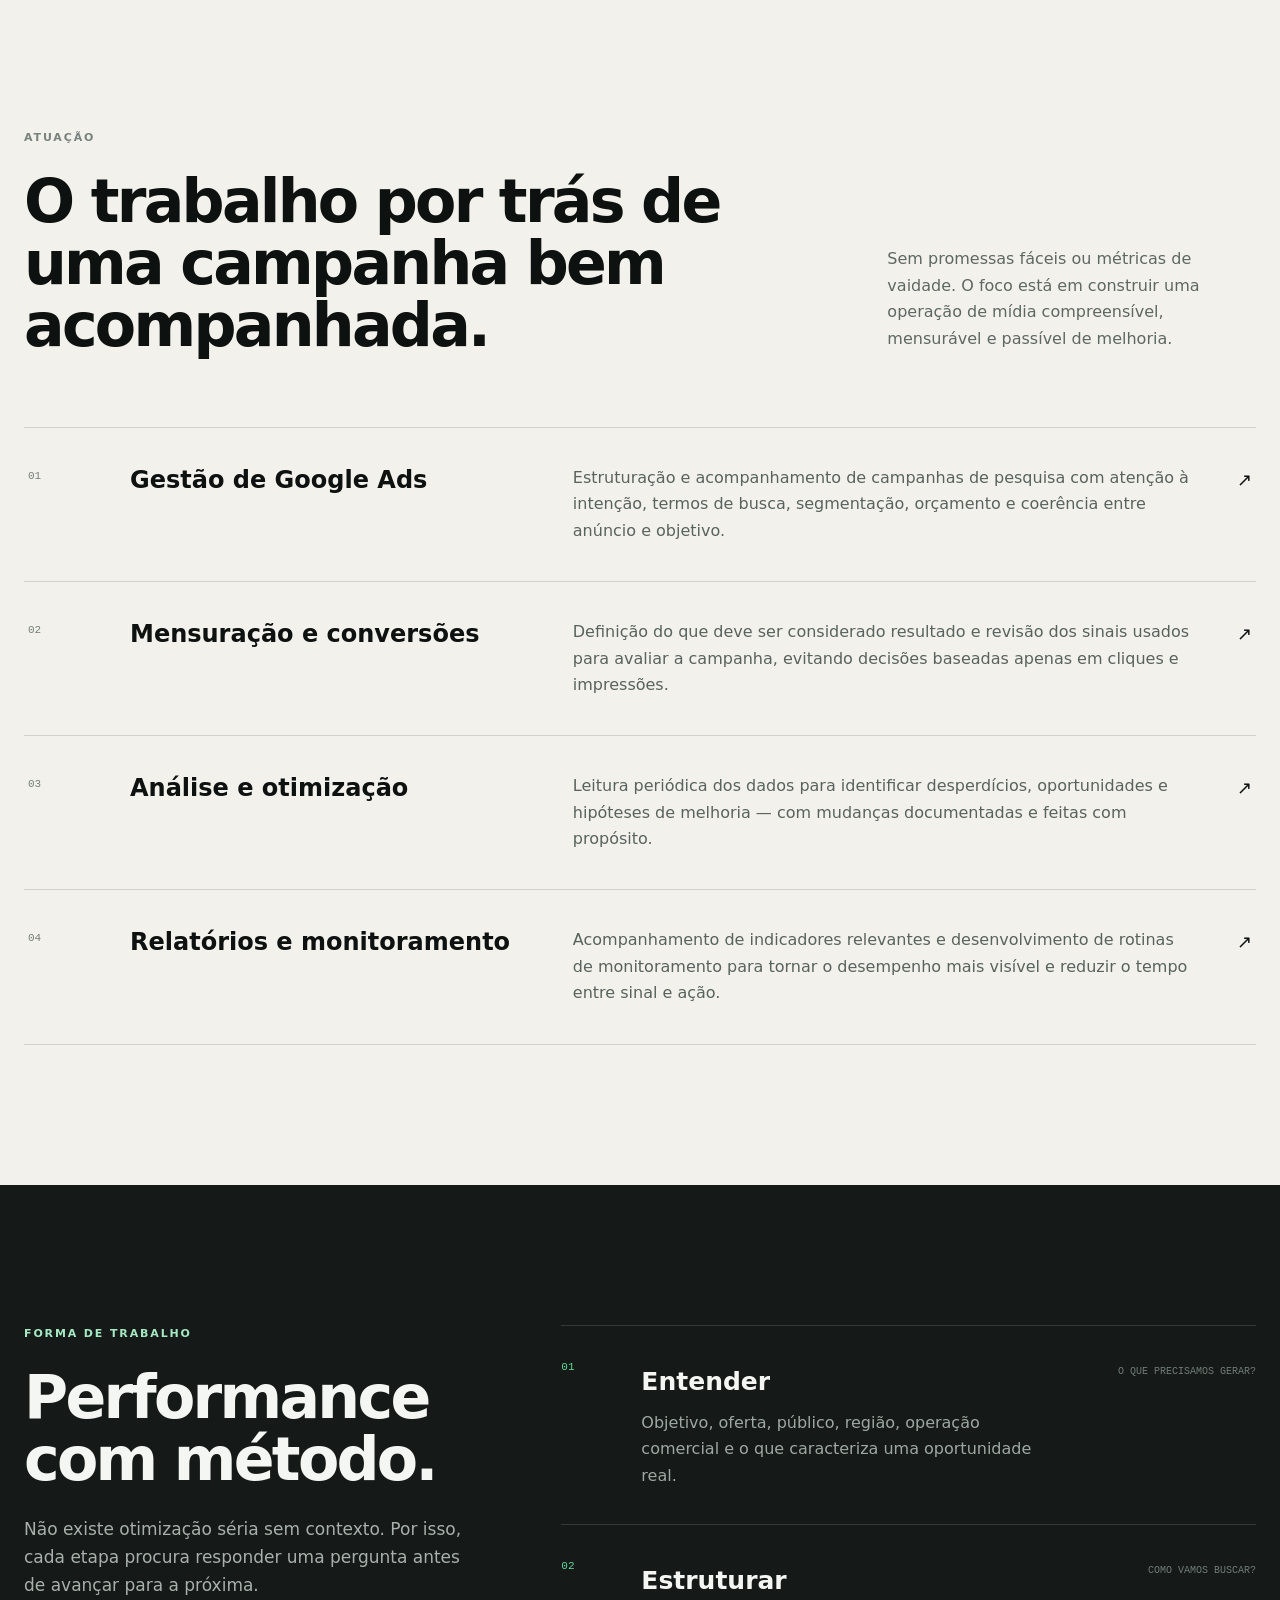
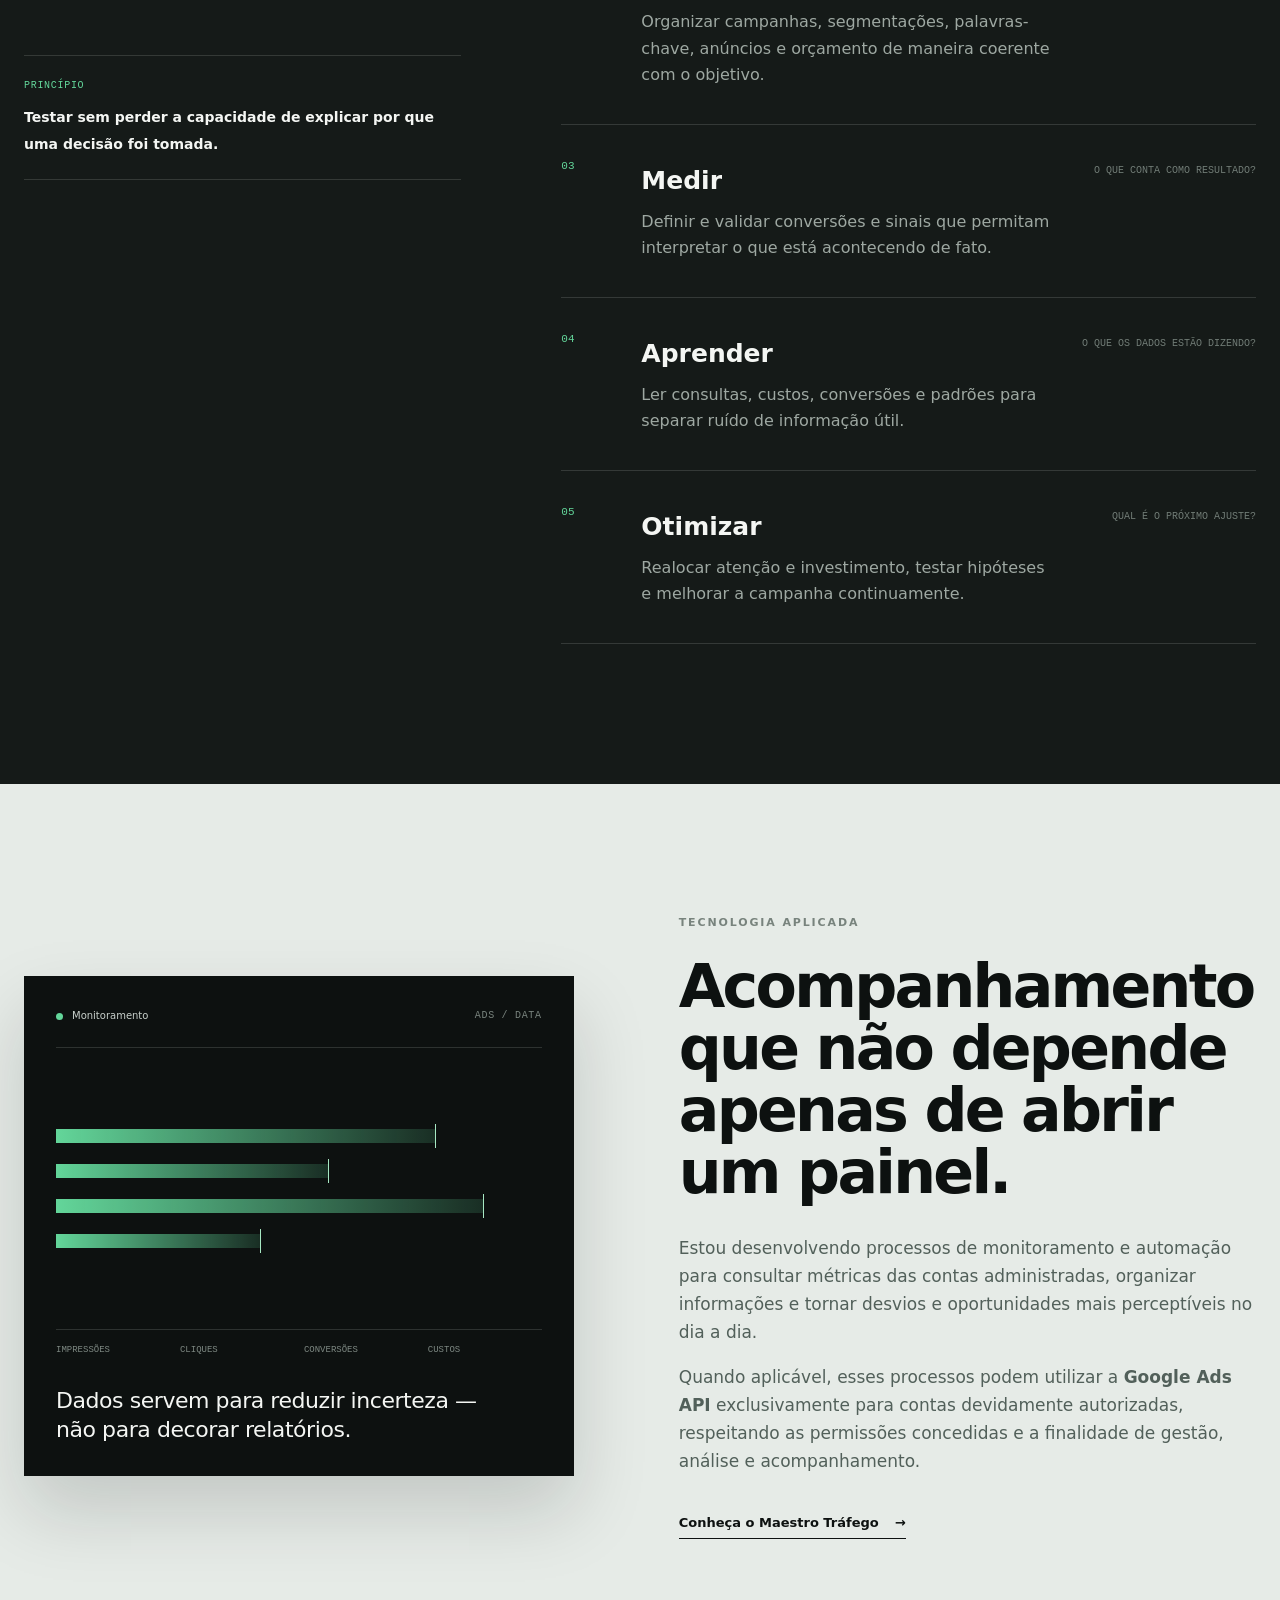
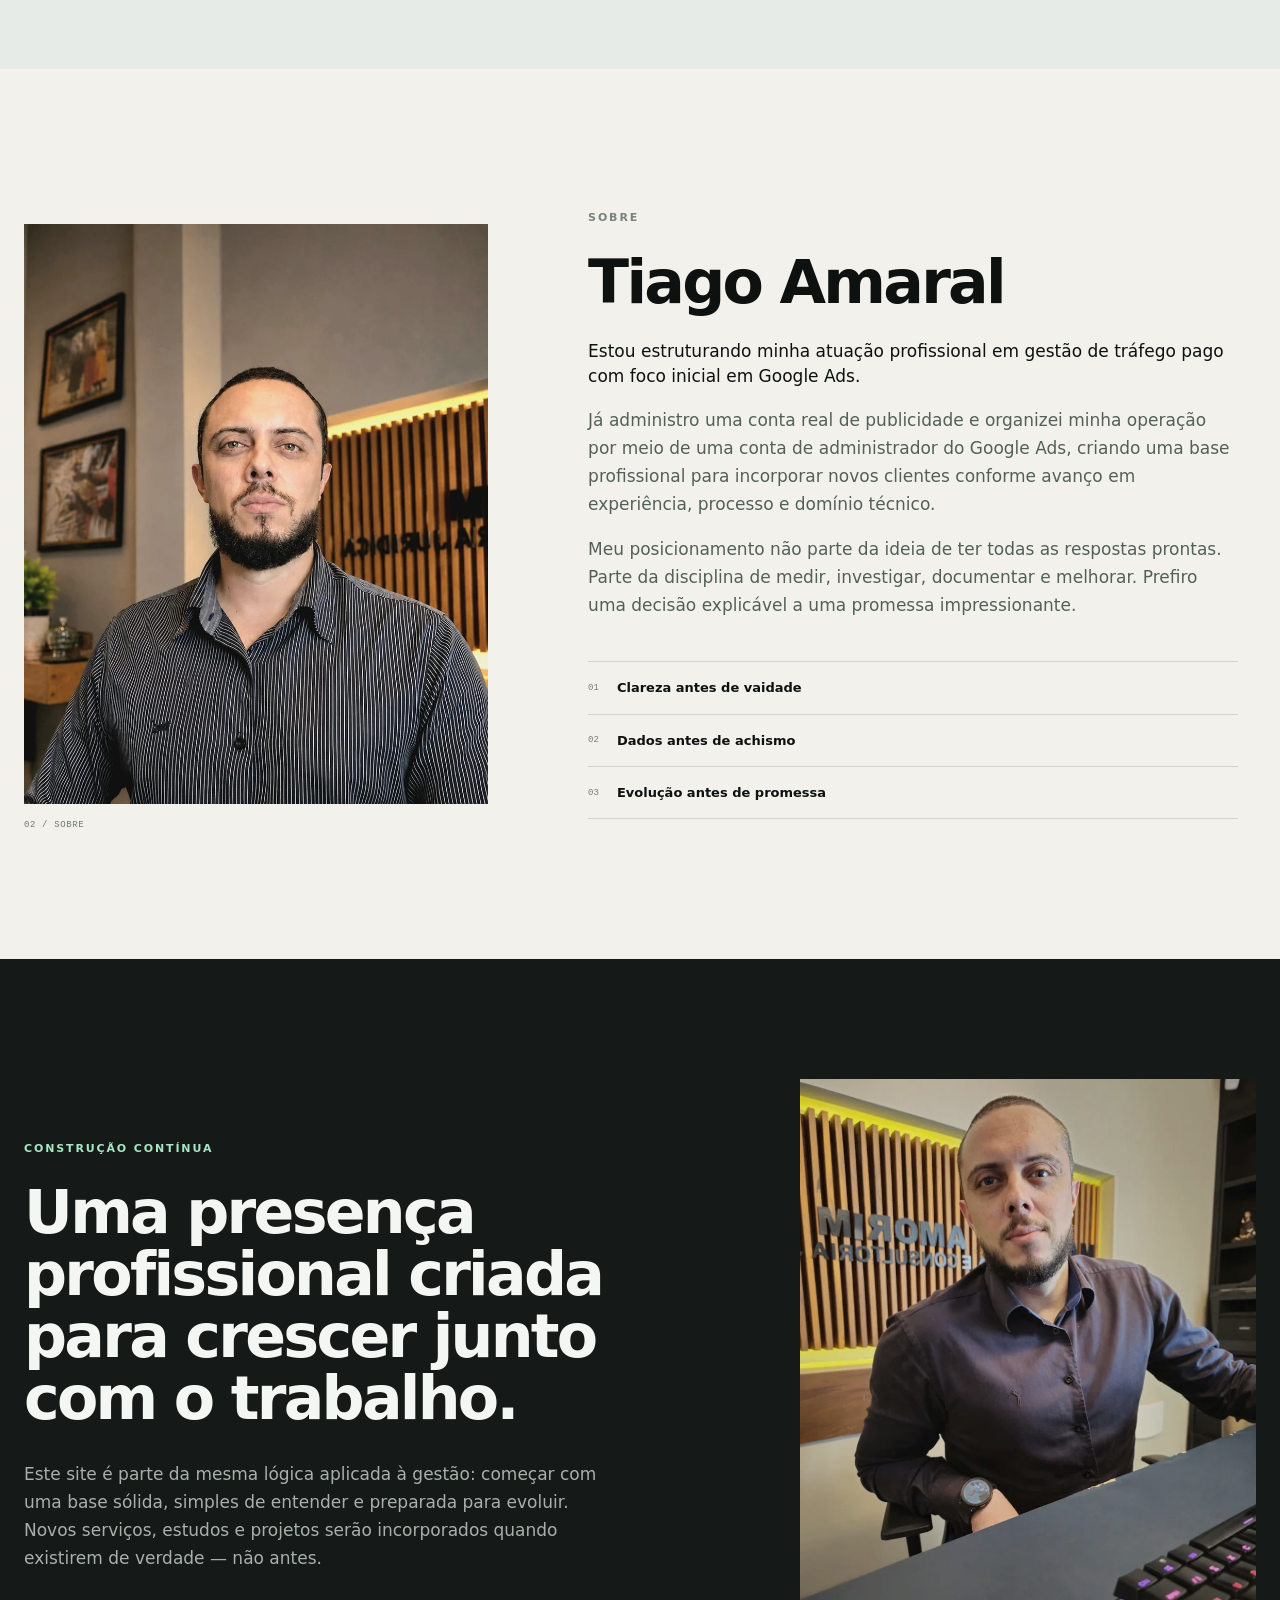
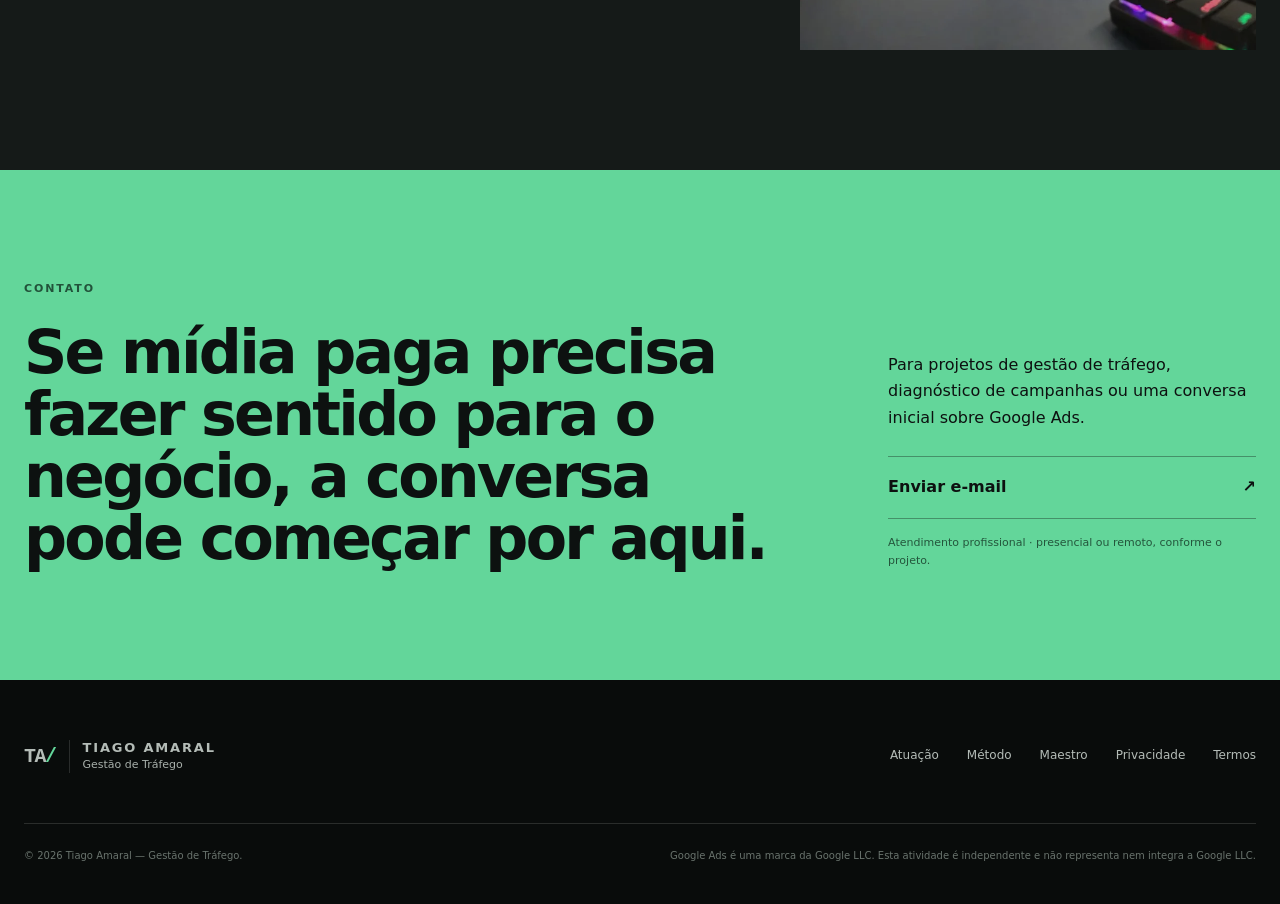
==== commit c6087314: "Add public Maestro OAuth pages" ====
--- a/index.html
+++ b/index.html
@@ -9,11 +9,13 @@
   <meta name="description" content="Gestão de tráfego pago com foco em Google Ads, mensuração, análise, otimização e monitoramento. Estratégia orientada por dados, clareza e método.">
   <meta name="author" content="Tiago Amaral">
   <meta name="robots" content="index,follow,max-image-preview:large">
+  <link rel="canonical" href="https://tibram88.github.io/tiago-amaral-gestao-trafego/">
   <meta property="og:type" content="website">
   <meta property="og:locale" content="pt_BR">
   <meta property="og:title" content="Tiago Amaral — Gestão de Tráfego Pago">
   <meta property="og:description" content="Google Ads, mensuração, otimização e monitoramento com estratégia e método.">
-  <meta property="og:image" content="assets/images/og-image.jpg">
+  <meta property="og:url" content="https://tibram88.github.io/tiago-amaral-gestao-trafego/">
+  <meta property="og:image" content="https://tibram88.github.io/tiago-amaral-gestao-trafego/assets/images/og-image.jpg">
   <meta property="og:image:width" content="1200">
   <meta property="og:image:height" content="630">
   <meta name="twitter:card" content="summary_large_image">
@@ -37,6 +39,7 @@
         <a href="#servicos">Atuação</a>
         <a href="#metodo">Método</a>
         <a href="#sobre">Sobre</a>
+        <a href="maestro.html">Maestro</a>
         <a href="#contato" class="nav-cta">Contato</a>
       </nav>
     </div>
@@ -129,7 +132,7 @@
           <h2 id="tech-title">Acompanhamento que não depende apenas de abrir um painel.</h2>
           <p>Estou desenvolvendo processos de monitoramento e automação para consultar métricas das contas administradas, organizar informações e tornar desvios e oportunidades mais perceptíveis no dia a dia.</p>
           <p>Quando aplicável, esses processos podem utilizar a <strong>Google Ads API</strong> exclusivamente para contas devidamente autorizadas, respeitando as permissões concedidas e a finalidade de gestão, análise e acompanhamento.</p>
-          <a class="text-link" href="privacy.html">Como dados e autorizações são tratados <span aria-hidden="true">→</span></a>
+          <a class="text-link" href="maestro.html">Conheça o Maestro Tráfego <span aria-hidden="true">→</span></a>
         </div>
       </div>
     </section>
@@ -171,7 +174,7 @@
   <footer class="site-footer">
     <div class="container footer-top">
       <a class="brand brand-footer" href="#inicio"><span class="brand-mark" aria-hidden="true">TA<span>/</span></span><span class="brand-copy"><strong>Tiago Amaral</strong><small>Gestão de Tráfego</small></span></a>
-      <div class="footer-links"><a href="#servicos">Atuação</a><a href="#metodo">Método</a><a href="#sobre">Sobre</a><a href="privacy.html">Privacidade</a></div>
+      <div class="footer-links"><a href="#servicos">Atuação</a><a href="#metodo">Método</a><a href="maestro.html">Maestro</a><a href="privacy.html">Privacidade</a><a href="terms.html">Termos</a></div>
     </div>
     <div class="container footer-bottom"><p>© <span data-year></span> Tiago Amaral — Gestão de Tráfego.</p><p>Google Ads é uma marca da Google LLC. Esta atividade é independente e não representa nem integra a Google LLC.</p></div>
   </footer>
--- a/css/style.css
+++ b/css/style.css
@@ -3,3 +3,6 @@
 :focus-visible{outline:2px solid var(--green);outline-offset:4px}@media (max-width:980px){.hero-grid,.method-grid,.tech-grid,.about-grid,.context-grid,.contact-grid{grid-template-columns:1fr}.hero{padding-top:145px}.hero-grid{gap:65px}.hero-visual{justify-self:start;width:min(100%,500px);margin-left:70px}.method-intro{position:static}.method-grid{gap:60px}.tech-grid,.about-grid,.context-grid{gap:65px}.tech-visual{order:2}.tech-copy{order:1}.about-photo{max-width:560px}.context-photo{justify-self:start}.contact-grid{gap:45px}.section-head{grid-template-columns:1fr;gap:25px}.service-item{grid-template-columns:55px 1fr 1.3fr 25px}.statement-grid{grid-template-columns:1fr;gap:20px}.legal-content{grid-template-columns:1fr}.legal-index{position:static;grid-template-columns:repeat(3,1fr);border-bottom:1px solid var(--line-dark);padding-bottom:30px}.legal-index strong{grid-column:1/-1}}
 @media (max-width:760px){.container{width:min(calc(100% - 32px),var(--max))}.site-header{height:76px}.brand-copy{display:none}.brand-mark{border:0;padding:0}.nav-toggle{display:grid;place-content:center;gap:6px}.nav-toggle span:not(.sr-only){display:block;width:22px;height:1px;background:white;transition:.25s}.nav-toggle[aria-expanded="true"] span:nth-last-child(2){transform:translateY(3.5px) rotate(45deg)}.nav-toggle[aria-expanded="true"] span:last-child{transform:translateY(-3.5px) rotate(-45deg)}.nav{position:fixed;top:76px;left:0;right:0;display:grid;gap:0;background:rgba(13,17,16,.98);padding:14px 16px 26px;border-bottom:1px solid var(--line);transform:translateY(-130%);transition:transform .35s var(--ease);z-index:-1}.nav.is-open{transform:none}.nav a{padding:14px 6px;border-bottom:1px solid var(--line)}.nav-cta{border:0;padding:14px 6px}.hero{min-height:auto;padding:120px 0 42px}.hero h1{font-size:clamp(48px,15vw,68px)}.hero-lead{font-size:16px}.hero-actions{display:grid}.btn{width:100%}.hero-tags{flex-wrap:wrap;row-gap:8px}.hero-visual{margin-left:24px;width:calc(100% - 24px)}.signal-card{left:-24px;bottom:28px;width:245px}.hero-rule{margin-top:50px}.statement,.services,.method,.technology,.about,.context{padding:90px 0}.statement h2,.section-head h2,.method h2,.technology h2,.about h2,.context h2,.contact h2{font-size:clamp(38px,12vw,54px)}.section-head{margin-bottom:45px}.service-item{grid-template-columns:40px 1fr 24px;gap:14px;padding:28px 0}.service-item h3{font-size:21px}.service-item p{grid-column:2/4}.service-arrow{grid-column:3;grid-row:1}.method-steps li{grid-template-columns:38px 1fr;gap:14px}.method-steps small{grid-column:2;text-align:left}.tech-panel{min-height:400px;padding:22px}.tech-labels{grid-template-columns:1fr 1fr}.about-grid{gap:55px}.about-lead{font-size:21px}.context-grid{gap:50px}.contact{padding:82px 0}.footer-top,.footer-bottom{align-items:flex-start;flex-direction:column}.footer-links{display:grid;grid-template-columns:1fr 1fr}.footer-bottom p:last-child{text-align:left}.legal-main{padding-top:100px}.legal-hero{padding:55px 0 45px}.legal-content{padding-top:45px}.legal-index{grid-template-columns:1fr 1fr;gap:8px}.legal-back{font-size:11px}}
 @media (prefers-reduced-motion:reduce){html{scroll-behavior:auto}*,*:before,*:after{animation-duration:.01ms!important;transition-duration:.01ms!important}.reveal{opacity:1;transform:none}}
+.legal-nav{display:flex;align-items:center;gap:24px;font-size:12px;color:#c8cfca}.legal-nav a:hover{color:var(--green)}.product-page{background:var(--ink);color:var(--white)}.product-hero{padding:210px 0 120px;background:radial-gradient(circle at 78% 28%,rgba(99,214,154,.12),transparent 30%),var(--ink)}.product-hero-grid{display:grid;grid-template-columns:minmax(0,1.35fr) minmax(300px,.65fr);gap:100px;align-items:end}.product-hero h1{font-size:clamp(62px,8vw,112px);line-height:.92;letter-spacing:-.06em;font-weight:580;margin-bottom:34px}.product-hero h1 em{font-style:normal;color:var(--green)}.product-lead{max-width:740px;font-size:20px;color:#b8c0bb}.product-status{border:1px solid var(--line);padding:30px;background:var(--ink-2)}.product-status .status{color:var(--green-soft);font-size:12px}.product-status p{margin:26px 0 34px;color:#aeb7b2}.product-status small{font-size:9px;color:#69736d}.product-process,.product-access{padding:130px 0}.product-grid{display:grid;grid-template-columns:repeat(4,1fr);border-top:1px solid var(--line-dark);border-bottom:1px solid var(--line-dark)}.product-card{padding:36px 25px 40px;border-right:1px solid var(--line-dark)}.product-card:last-child{border-right:0}.product-card>span{font:11px var(--mono);color:#68756e}.product-card h3{font-size:24px;margin:42px 0 15px}.product-card p{color:#536059;margin:0}.access-grid{display:grid;grid-template-columns:1fr 1fr;gap:100px}.access-grid h2{font-size:clamp(40px,4.7vw,68px);line-height:1.03;letter-spacing:-.045em;font-weight:560}.access-copy{font-size:17px;color:#536059}.access-copy p:last-child{color:var(--ink);border-top:1px solid var(--line-dark);padding-top:24px;margin-top:30px}.document-links{display:flex;gap:22px;font-size:12px;font-weight:700}.document-links a{border-bottom:1px solid rgba(13,17,16,.35)}
+@media (max-width:980px){.product-hero-grid,.access-grid{grid-template-columns:1fr}.product-hero-grid{gap:55px}.product-grid{grid-template-columns:1fr 1fr}.product-card:nth-child(2){border-right:0}.product-card:nth-child(-n+2){border-bottom:1px solid var(--line-dark)}}
+@media (max-width:760px){.legal-nav{gap:13px}.legal-nav a{font-size:10px}.product-hero{padding:135px 0 82px}.product-hero h1{font-size:clamp(56px,18vw,82px)}.product-lead{font-size:17px}.product-process,.product-access{padding:90px 0}.product-grid{grid-template-columns:1fr}.product-card,.product-card:nth-child(2){border-right:0;border-bottom:1px solid var(--line-dark)}.product-card:last-child{border-bottom:0}.document-links{flex-direction:column;gap:10px}}
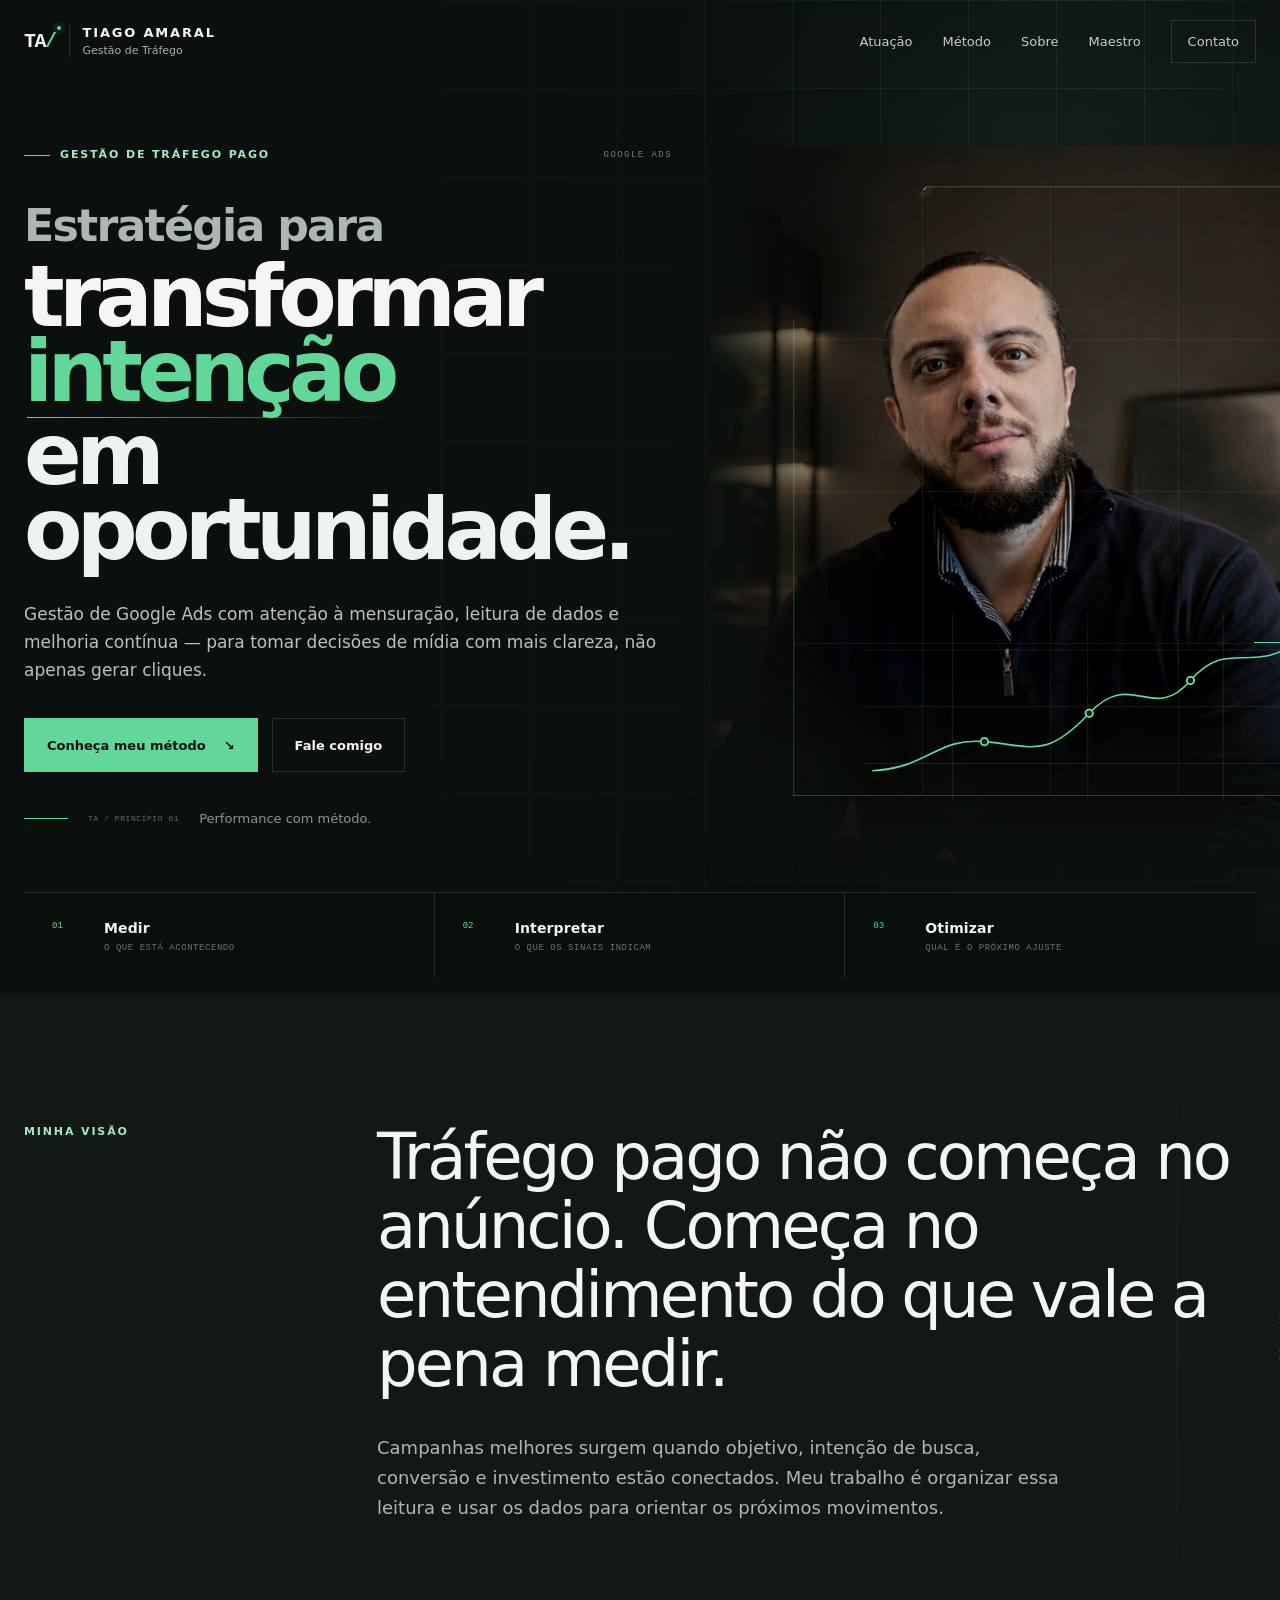
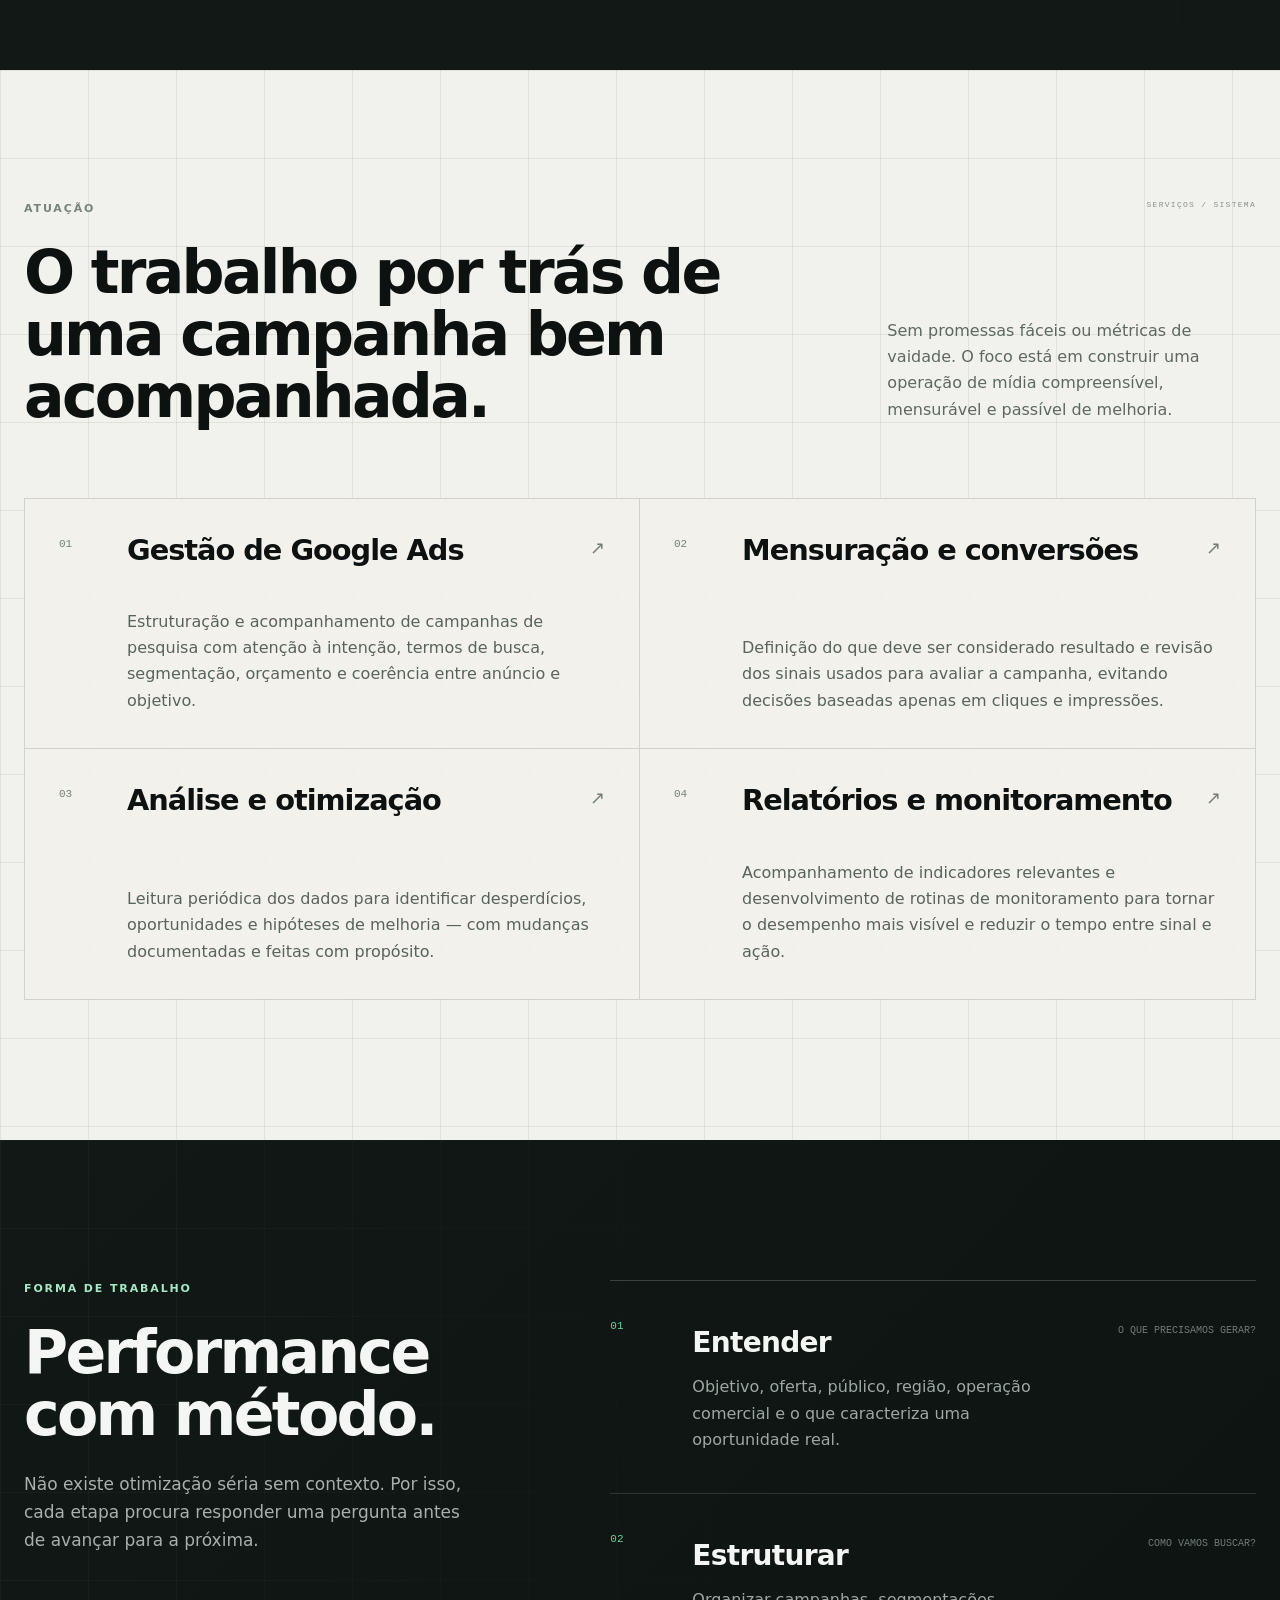
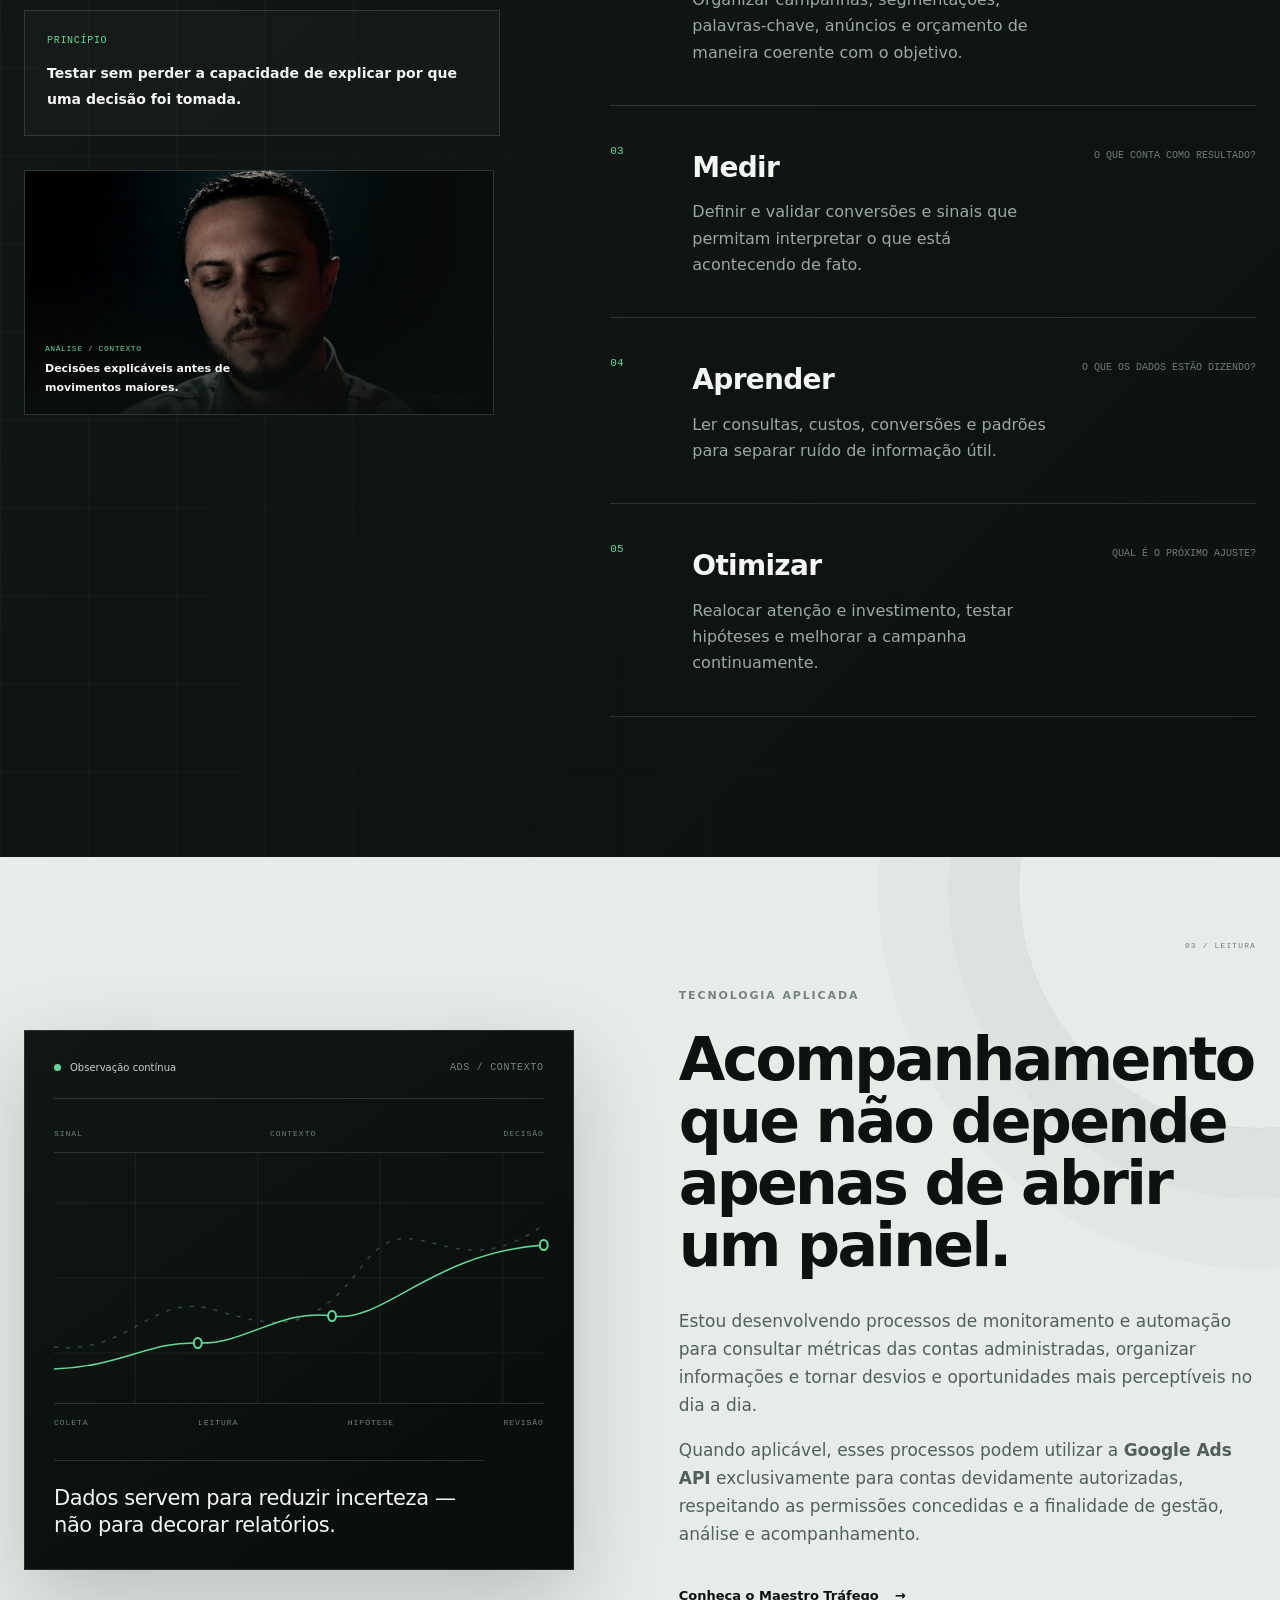
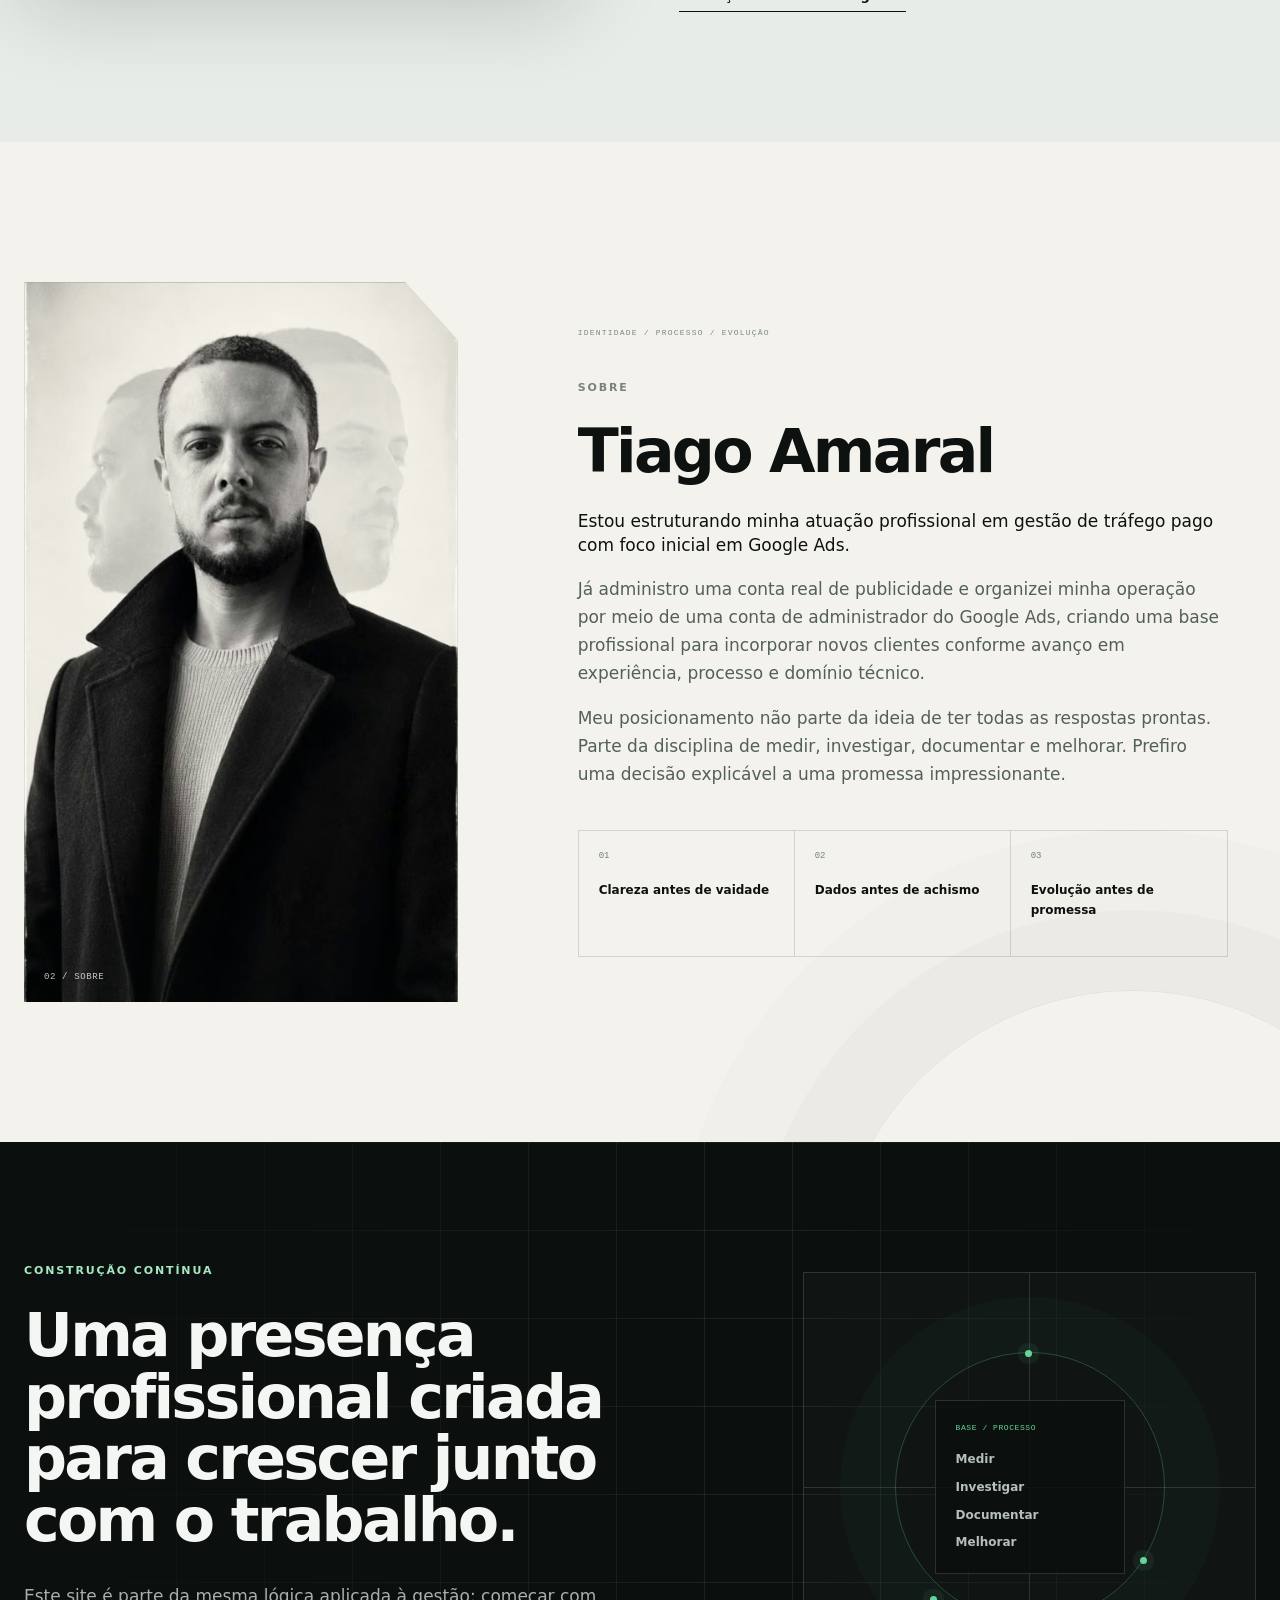
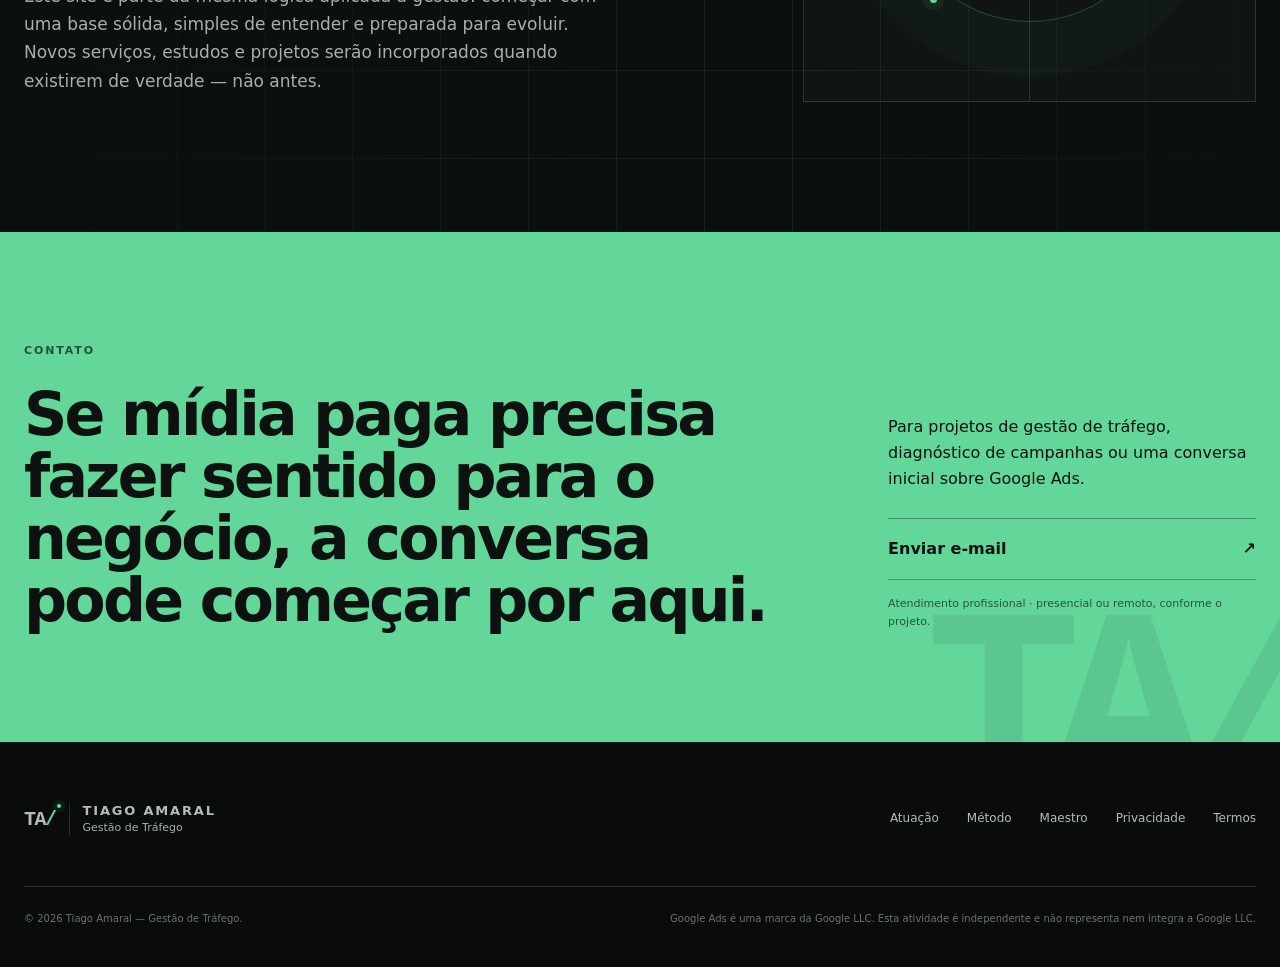
==== commit a30682f4: "Redesign homepage with performance visual system" ====
--- a/index.html
+++ b/index.html
@@ -21,6 +21,7 @@
   <meta name="twitter:card" content="summary_large_image">
   <link rel="icon" href="favicon.svg" type="image/svg+xml">
   <link rel="stylesheet" href="css/style.css">
+  <link rel="stylesheet" href="css/redesign.css">
   <script defer src="js/main.js"></script>
 </head>
 <body>
@@ -46,32 +47,40 @@
   </header>
 
   <main id="conteudo">
-    <section class="hero" id="inicio" aria-labelledby="hero-title">
+    <section class="hero hero-v2" id="inicio" aria-labelledby="hero-title">
       <div class="hero-grid container">
         <div class="hero-copy reveal">
-          <div class="eyebrow"><span></span> Gestão de tráfego pago</div>
-          <h1 id="hero-title">Estratégia para transformar <em>intenção</em> em oportunidade.</h1>
+          <div class="eyebrow"><span></span> Gestão de tráfego pago <small>Google Ads</small></div>
+          <h1 id="hero-title"><span>Estratégia para</span> transformar <em>intenção</em> <span>em oportunidade.</span></h1>
           <p class="hero-lead">Gestão de Google Ads com atenção à mensuração, leitura de dados e melhoria contínua — para tomar decisões de mídia com mais clareza, não apenas gerar cliques.</p>
           <div class="hero-actions">
             <a class="btn btn-primary" href="#metodo">Conheça meu método <span aria-hidden="true">↘</span></a>
             <a class="btn btn-ghost" href="#contato">Fale comigo</a>
           </div>
-          <ul class="hero-tags" aria-label="Áreas de atuação">
-            <li>Google Ads</li><li>Mensuração</li><li>Otimização</li><li>Monitoramento</li>
-          </ul>
-        </div>
-        <div class="hero-visual reveal reveal-delay" aria-label="Retrato profissional de Tiago Amaral">
-          <div class="photo-frame">
-            <img src="assets/images/tiago-amaral-hero.webp" width="900" height="1345" alt="Tiago Amaral sentado à mesa em ambiente de trabalho" fetchpriority="high">
-            <div class="photo-caption" aria-hidden="true"><span>01</span><span>Performance com método</span></div>
+          <p class="hero-signature"><span class="mono">TA / PRINCÍPIO 01</span> Performance com método.</p>
+        </div>
+        <div class="hero-visual reveal reveal-delay" aria-label="Retrato profissional de Tiago Amaral integrado a uma composição abstrata de dados">
+          <div class="hero-grid-lines" aria-hidden="true"></div>
+          <div class="hero-photo">
+            <picture>
+              <source type="image/avif" srcset="assets/images/tiago-amaral-hero-v2-640.avif 640w, assets/images/tiago-amaral-hero-v2-900.avif 900w" sizes="(max-width: 760px) 92vw, (max-width: 980px) 70vw, 43vw">
+              <source type="image/webp" srcset="assets/images/tiago-amaral-hero-v2-640.webp 640w, assets/images/tiago-amaral-hero-v2-900.webp 900w" sizes="(max-width: 760px) 92vw, (max-width: 980px) 70vw, 43vw">
+              <img src="assets/images/tiago-amaral-hero-v2-900.webp" width="900" height="1396" alt="Tiago Amaral sentado à mesa em ambiente profissional" fetchpriority="high">
+            </picture>
           </div>
-          <div class="signal-card" aria-hidden="true">
-            <span class="signal-dot"></span>
-            <div><strong>Analisar antes de escalar.</strong><small>Dados → decisão → otimização</small></div>
-          </div>
-        </div>
-      </div>
-      <div class="hero-rule container" aria-hidden="true"><span></span><small>Estratégia · Dados · Método</small></div>
+          <svg class="performance-curve" viewBox="0 0 620 260" role="img" aria-label="Curva abstrata representando observação e evolução de desempenho">
+            <path class="curve-grid" d="M0 52H620M0 130H620M0 208H620M124 0V260M310 0V260M496 0V260"/>
+            <path class="curve-line" d="M14 218 C92 214 102 172 168 178 S253 202 312 139 S398 155 451 94 S536 91 605 36"/>
+            <circle cx="168" cy="178" r="5"/><circle cx="312" cy="139" r="5"/><circle cx="451" cy="94" r="5"/><circle cx="605" cy="36" r="5"/>
+          </svg>
+          <div class="hero-index mono" aria-hidden="true"><span>01</span><span>PERFORMANCE / MÉTODO</span></div>
+        </div>
+      </div>
+      <ol class="hero-markers container" aria-label="Princípios do processo de gestão">
+        <li><span>01</span><strong>Medir</strong><small>O que está acontecendo</small></li>
+        <li><span>02</span><strong>Interpretar</strong><small>O que os sinais indicam</small></li>
+        <li><span>03</span><strong>Otimizar</strong><small>Qual é o próximo ajuste</small></li>
+      </ol>
     </section>
 
     <section class="statement section-dark" aria-labelledby="statement-title">
@@ -106,6 +115,14 @@
           <h2 id="method-title">Performance com método.</h2>
           <p>Não existe otimização séria sem contexto. Por isso, cada etapa procura responder uma pergunta antes de avançar para a próxima.</p>
           <div class="method-note"><span class="mono">PRINCÍPIO</span><strong>Testar sem perder a capacidade de explicar por que uma decisão foi tomada.</strong></div>
+          <figure class="method-portrait">
+            <picture>
+              <source type="image/avif" srcset="assets/images/tiago-amaral-metodo-v2-600.avif 600w, assets/images/tiago-amaral-metodo-v2-900.avif 900w" sizes="(max-width: 980px) 82vw, 34vw">
+              <source type="image/webp" srcset="assets/images/tiago-amaral-metodo-v2-600.webp 600w, assets/images/tiago-amaral-metodo-v2-900.webp 900w" sizes="(max-width: 980px) 82vw, 34vw">
+              <img src="assets/images/tiago-amaral-metodo-v2-900.webp" width="900" height="1125" loading="lazy" alt="Tiago Amaral concentrado durante uma análise">
+            </picture>
+            <figcaption><span class="mono">ANÁLISE / CONTEXTO</span><strong>Decisões explicáveis antes de movimentos maiores.</strong></figcaption>
+          </figure>
         </div>
         <ol class="method-steps">
           <li class="reveal"><span>01</span><div><h3>Entender</h3><p>Objetivo, oferta, público, região, operação comercial e o que caracteriza uma oportunidade real.</p></div><small>O que precisamos gerar?</small></li>
@@ -120,10 +137,18 @@
     <section class="technology section-mist" aria-labelledby="tech-title">
       <div class="container tech-grid">
         <div class="tech-visual reveal">
-          <div class="tech-panel">
-            <div class="tech-panel-top"><span class="status"><i></i> Monitoramento</span><span class="mono">ADS / DATA</span></div>
-            <div class="data-lines" aria-hidden="true"><span style="--w:78%"></span><span style="--w:56%"></span><span style="--w:88%"></span><span style="--w:42%"></span></div>
-            <div class="tech-labels"><span>Impressões</span><span>Cliques</span><span>Conversões</span><span>Custos</span></div>
+          <div class="tech-panel observation-panel">
+            <div class="tech-panel-top"><span class="status"><i></i> Observação contínua</span><span class="mono">ADS / CONTEXTO</span></div>
+            <div class="observation-map" aria-hidden="true">
+              <div class="observation-axis"><span>SINAL</span><span>CONTEXTO</span><span>DECISÃO</span></div>
+              <svg viewBox="0 0 620 250" preserveAspectRatio="none">
+                <path class="map-grid" d="M0 50H620M0 125H620M0 200H620M103 0V250M258 0V250M413 0V250M568 0V250"/>
+                <path class="map-path map-path-muted" d="M0 194 C98 202 123 138 204 157 S326 181 391 112 S501 139 620 72"/>
+                <path class="map-path" d="M0 216 C82 214 122 188 182 190 S287 155 352 163 S477 100 620 92"/>
+                <circle cx="182" cy="190" r="5"/><circle cx="352" cy="163" r="5"/><circle cx="620" cy="92" r="5"/>
+              </svg>
+              <div class="observation-events"><span>coleta</span><span>leitura</span><span>hipótese</span><span>revisão</span></div>
+            </div>
             <p>Dados servem para reduzir incerteza — não para decorar relatórios.</p>
           </div>
         </div>
@@ -139,7 +164,14 @@
 
     <section class="about section-light" id="sobre" aria-labelledby="about-title">
       <div class="container about-grid">
-        <div class="about-photo reveal"><img src="assets/images/tiago-amaral-sobre.webp" width="900" height="1125" loading="lazy" alt="Retrato profissional de Tiago Amaral em ambiente de escritório"><span class="image-index mono" aria-hidden="true">02 / SOBRE</span></div>
+        <div class="about-photo about-photo-v2 reveal">
+          <picture>
+            <source type="image/avif" srcset="assets/images/tiago-amaral-sobre-v2-520.avif 520w, assets/images/tiago-amaral-sobre-v2-748.avif 748w" sizes="(max-width: 980px) 88vw, 38vw">
+            <source type="image/webp" srcset="assets/images/tiago-amaral-sobre-v2-520.webp 520w, assets/images/tiago-amaral-sobre-v2-748.webp 748w" sizes="(max-width: 980px) 88vw, 38vw">
+            <img src="assets/images/tiago-amaral-sobre-v2-748.webp" width="748" height="1600" loading="lazy" alt="Retrato editorial em preto e branco de Tiago Amaral">
+          </picture>
+          <span class="image-index mono" aria-hidden="true">02 / SOBRE</span>
+        </div>
         <div class="about-copy reveal">
           <p class="section-kicker">Sobre</p>
           <h2 id="about-title">Tiago Amaral</h2>
@@ -154,7 +186,7 @@
     <section class="context section-dark" aria-labelledby="context-title">
       <div class="container context-grid">
         <div class="context-copy reveal"><p class="section-kicker">Construção contínua</p><h2 id="context-title">Uma presença profissional criada para crescer junto com o trabalho.</h2><p>Este site é parte da mesma lógica aplicada à gestão: começar com uma base sólida, simples de entender e preparada para evoluir. Novos serviços, estudos e projetos serão incorporados quando existirem de verdade — não antes.</p></div>
-        <div class="context-photo reveal"><img src="assets/images/tiago-amaral-trabalho.webp" width="900" height="1125" loading="lazy" alt="Tiago Amaral trabalhando diante de um computador em escritório"></div>
+        <div class="context-system reveal" aria-hidden="true"><span class="context-orbit"></span><span class="context-point point-a"></span><span class="context-point point-b"></span><span class="context-point point-c"></span><div><small class="mono">BASE / PROCESSO</small><strong>Medir</strong><strong>Investigar</strong><strong>Documentar</strong><strong>Melhorar</strong></div></div>
       </div>
     </section>
 
--- a/css/redesign.css
+++ b/css/redesign.css
@@ -0,0 +1,223 @@
+/* Performance legível — camada visual da página principal */
+:root{
+  --signal:#63d69a;
+  --signal-soft:#b8efd0;
+  --mineral:#0b100e;
+  --mineral-2:#111815;
+  --mineral-3:#18211d;
+  --grid-light:rgba(174,238,203,.09);
+  --grid-dark:rgba(13,17,16,.075);
+}
+
+body:not(.legal-page):not(.product-page){background:var(--mineral)}
+body:not(.legal-page):not(.product-page) .site-header{height:84px}
+body:not(.legal-page):not(.product-page) .site-header.is-scrolled{background:rgba(9,14,12,.9);box-shadow:0 12px 45px rgba(0,0,0,.12)}
+body:not(.legal-page):not(.product-page) .brand-mark{position:relative}
+body:not(.legal-page):not(.product-page) .brand-mark:after{content:"";position:absolute;width:4px;height:4px;border-radius:50%;background:var(--signal);right:8px;top:1px;box-shadow:0 0 0 4px rgba(99,214,154,.08)}
+
+.hero-v2{position:relative;min-height:940px;padding:146px 0 0;isolation:isolate;background:radial-gradient(circle at 80% 28%,rgba(66,143,101,.16),transparent 28%),linear-gradient(115deg,#0b100e 0%,#0d1310 56%,#101a15 100%)}
+.hero-v2:before{content:"";position:absolute;z-index:-2;inset:0;background-image:linear-gradient(var(--grid-light) 1px,transparent 1px),linear-gradient(90deg,var(--grid-light) 1px,transparent 1px);background-size:88px 88px;mask-image:linear-gradient(90deg,transparent 3%,#000 40%,#000 92%,transparent)}
+.hero-v2:after{content:"";position:absolute;z-index:-1;inset:0;background:linear-gradient(90deg,var(--mineral) 0%,rgba(11,16,14,.96) 24%,rgba(11,16,14,.58) 56%,rgba(11,16,14,.08) 78%),linear-gradient(0deg,var(--mineral) 0%,transparent 24%);pointer-events:none}
+.hero-v2 .hero-grid{position:relative;grid-template-columns:minmax(0,1.08fr) minmax(410px,.92fr);gap:32px;min-height:690px;align-items:center}
+.hero-v2 .hero-copy{position:relative;z-index:5;padding-bottom:62px}
+.hero-v2 .eyebrow{margin-bottom:34px}
+.hero-v2 .eyebrow small{margin-left:auto;color:#718079;font:9px var(--mono);letter-spacing:.16em}
+.hero-v2 h1{max-width:870px;margin-bottom:32px;font-size:clamp(64px,6.65vw,106px);line-height:.88;letter-spacing:-.067em;font-weight:570}
+.hero-v2 h1 span{display:block;color:#eff3f0}
+.hero-v2 h1 span:first-child{font-size:.52em;line-height:1.25;letter-spacing:-.04em;color:#abb7b0;margin-bottom:7px}
+.hero-v2 h1 span:last-child{margin-top:8px}
+.hero-v2 h1 em{position:relative;display:inline-block;color:var(--signal);font-weight:610}
+.hero-v2 h1 em:after{content:"";position:absolute;left:.04em;right:.02em;bottom:-.09em;height:1px;background:linear-gradient(90deg,var(--signal),transparent)}
+.hero-v2 .hero-lead{max-width:640px;color:#b8c3bd;font-size:17px}
+.hero-v2 .hero-actions{margin:34px 0 36px}
+.hero-v2 .btn{min-height:54px;padding-inline:22px}
+.hero-v2 .btn-ghost{background:rgba(13,19,16,.36);backdrop-filter:blur(8px)}
+.hero-signature{display:flex;align-items:center;gap:20px;margin:0;color:#89968f;font-size:13px}
+.hero-signature:before{content:"";width:44px;height:1px;background:var(--signal)}
+.hero-signature .mono{color:#5d6c64;font-size:8px}
+
+.hero-v2 .hero-visual{position:absolute;z-index:2;inset:0 -4vw 0 auto;width:min(49vw,650px);height:720px;max-width:none;overflow:visible}
+.hero-photo{position:absolute;inset:0 0 0 4%;overflow:hidden;filter:drop-shadow(-25px 22px 40px rgba(0,0,0,.24))}
+.hero-photo:after{content:"";position:absolute;inset:0;background:linear-gradient(90deg,var(--mineral) 0%,transparent 31%),linear-gradient(0deg,var(--mineral) 0%,transparent 28%),linear-gradient(180deg,rgba(9,14,12,.1),transparent 24%);pointer-events:none}
+.hero-photo picture,.hero-photo img{width:100%;height:100%}
+.hero-photo img{object-fit:cover;object-position:center 28%;filter:saturate(.76) contrast(1.04) brightness(.88)}
+.hero-grid-lines{position:absolute;z-index:4;inset:40px 0 70px 18%;border:1px solid rgba(180,234,204,.16);background-image:linear-gradient(rgba(180,234,204,.075) 1px,transparent 1px),linear-gradient(90deg,rgba(180,234,204,.075) 1px,transparent 1px);background-size:25% 25%;clip-path:polygon(26% 0,100% 0,100% 100%,0 100%,0 22%)}
+.hero-grid-lines:before,.hero-grid-lines:after{content:"";position:absolute;background:var(--signal)}
+.hero-grid-lines:before{width:7px;height:7px;border-radius:50%;left:24.5%;top:-4px;box-shadow:0 0 0 7px rgba(99,214,154,.08)}
+.hero-grid-lines:after{width:52px;height:1px;right:0;bottom:25%}
+.performance-curve{position:absolute;z-index:5;width:72%;height:auto;right:-1%;bottom:9%;overflow:visible;filter:drop-shadow(0 7px 12px rgba(0,0,0,.2))}
+.performance-curve .curve-grid{fill:none;stroke:rgba(200,239,218,.1);stroke-width:1;vector-effect:non-scaling-stroke}
+.performance-curve .curve-line{fill:none;stroke:var(--signal);stroke-width:1.6;vector-effect:non-scaling-stroke}
+.performance-curve circle{fill:var(--mineral);stroke:var(--signal);stroke-width:2;vector-effect:non-scaling-stroke}
+.hero-index{position:absolute;z-index:6;right:0;top:45px;display:flex;gap:18px;align-items:center;color:#94a39b;font-size:8px;letter-spacing:.18em;writing-mode:vertical-rl}
+.hero-index span:first-child{color:var(--signal)}
+.hero-markers{position:relative;z-index:7;display:grid;grid-template-columns:repeat(3,1fr);list-style:none;margin-top:0;padding:0;border-top:1px solid var(--line);background:rgba(10,15,13,.55);backdrop-filter:blur(12px)}
+.hero-markers li{display:grid;grid-template-columns:40px 1fr;gap:3px 12px;padding:24px 28px;border-right:1px solid var(--line)}
+.hero-markers li:last-child{border-right:0}
+.hero-markers span{grid-row:1/3;color:var(--signal);font:9px var(--mono);padding-top:4px}
+.hero-markers strong{font-size:14px;letter-spacing:.01em}
+.hero-markers small{color:#69766f;font:9px var(--mono);text-transform:uppercase;letter-spacing:.06em}
+
+.statement{position:relative;overflow:hidden;background:var(--mineral-2)}
+.statement:before{content:"TA / 02";position:absolute;top:50%;right:-28px;transform:rotate(90deg);color:rgba(99,214,154,.25);font:9px var(--mono);letter-spacing:.24em}
+.statement:after{content:"";position:absolute;right:8%;top:0;width:1px;height:100%;background:linear-gradient(transparent,var(--grid-light),transparent)}
+.statement h2{max-width:980px}
+
+.services{position:relative;background-color:#f1f2ed;background-image:linear-gradient(var(--grid-dark) 1px,transparent 1px),linear-gradient(90deg,var(--grid-dark) 1px,transparent 1px);background-size:88px 88px}
+.services .section-head{position:relative}
+.services .section-head:after{content:"SERVIÇOS / SISTEMA";position:absolute;right:0;top:0;color:#87928c;font:8px var(--mono);letter-spacing:.16em}
+.service-list{display:grid;grid-template-columns:1fr 1fr;border:1px solid var(--line-dark);background:rgba(243,241,236,.76);backdrop-filter:blur(4px)}
+.service-item{min-height:250px;display:grid;grid-template-columns:48px 1fr 25px;grid-template-rows:auto 1fr;gap:22px 20px;padding:34px;border:0;border-right:1px solid var(--line-dark);border-bottom:1px solid var(--line-dark);overflow:hidden}
+.service-item:nth-child(even){border-right:0}
+.service-item:nth-child(n+3){border-bottom:0}
+.service-item:before{content:"";position:absolute;left:0;top:0;width:3px;height:0;background:var(--signal);transition:height .4s var(--ease)}
+.service-item:hover{padding:34px;background:rgba(255,255,255,.62)}
+.service-item:hover:before{height:100%}
+.service-item h3{font-size:clamp(24px,2.25vw,34px);letter-spacing:-.035em}
+.service-item p{grid-column:2/4;align-self:end;max-width:520px}
+.service-arrow{grid-column:3;grid-row:1;color:#738078;transition:transform .3s var(--ease),color .3s}
+.service-item:hover .service-arrow{transform:translate(3px,-3px);color:#246243}
+
+.method{position:relative;background:linear-gradient(135deg,var(--mineral-2),#0c120f)}
+.method:before{content:"";position:absolute;inset:0;background-image:linear-gradient(rgba(180,234,204,.045) 1px,transparent 1px),linear-gradient(90deg,rgba(180,234,204,.045) 1px,transparent 1px);background-size:88px 88px;mask-image:linear-gradient(90deg,#000,transparent 74%)}
+.method-grid{position:relative;grid-template-columns:minmax(340px,.9fr) minmax(0,1.22fr);gap:110px}
+.method-grid>*{min-width:0}
+.method-intro{top:112px}
+.method-note{background:rgba(255,255,255,.02);padding:22px;border:1px solid var(--line)}
+.method-portrait{position:relative;margin:34px 0 0;max-width:470px;height:245px;overflow:hidden;border:1px solid var(--line)}
+.method-portrait:after{content:"";position:absolute;inset:0;background:linear-gradient(90deg,transparent 45%,rgba(10,15,13,.92)),linear-gradient(0deg,rgba(10,15,13,.92),transparent 60%)}
+.method-portrait picture,.method-portrait img{display:block;width:100%;height:100%}
+.method-portrait img{object-fit:cover;object-position:center 22%;filter:saturate(.52) contrast(1.07) brightness(.78)}
+.method-portrait figcaption{position:absolute;z-index:2;left:20px;right:20px;bottom:17px;display:grid;gap:5px}
+.method-portrait figcaption span{color:var(--signal);font-size:8px}
+.method-portrait figcaption strong{font-size:11px;max-width:260px}
+.method-steps{counter-reset:method;border-top:1px solid rgba(255,255,255,.18)}
+.method-steps li{position:relative;grid-template-columns:58px 1fr 180px;padding:39px 0;transition:padding .3s var(--ease),background .3s}
+.method-steps li:after{content:"";position:absolute;left:0;bottom:-1px;width:0;height:1px;background:var(--signal);transition:width .5s var(--ease)}
+.method-steps li:hover:after{width:100%}
+.method-steps li:hover{padding-left:12px}
+.method-steps h3{font-size:28px;letter-spacing:-.025em}
+
+.technology{position:relative;background:#e7ece8;overflow:hidden}
+.technology:before{content:"";position:absolute;width:480px;height:480px;border:1px solid rgba(13,17,16,.08);border-radius:50%;right:-220px;top:-210px;box-shadow:0 0 0 70px rgba(13,17,16,.025),0 0 0 140px rgba(13,17,16,.018)}
+.observation-panel{position:relative;min-height:540px;padding:30px;background:linear-gradient(145deg,#101714,#080d0b);box-shadow:0 32px 85px rgba(13,17,16,.2)}
+.observation-panel:after{content:"";position:absolute;inset:0;border:1px solid rgba(255,255,255,.12);pointer-events:none}
+.observation-map{flex:1;display:flex;flex-direction:column;justify-content:center;padding-top:28px}
+.observation-axis,.observation-events{display:flex;justify-content:space-between;color:#708078;font:8px var(--mono);letter-spacing:.12em;text-transform:uppercase}
+.observation-axis{padding-bottom:14px;border-bottom:1px solid var(--line)}
+.observation-events{padding-top:14px;border-top:1px solid var(--line)}
+.observation-map svg{width:100%;height:250px;overflow:visible}
+.map-grid{fill:none;stroke:rgba(200,239,218,.08);stroke-width:1;vector-effect:non-scaling-stroke}
+.map-path{fill:none;stroke:var(--signal);stroke-width:1.5;vector-effect:non-scaling-stroke}
+.map-path-muted{stroke:rgba(184,239,208,.24);stroke-dasharray:4 8}
+.observation-map circle{fill:#0c120f;stroke:var(--signal);stroke-width:2;vector-effect:non-scaling-stroke}
+.observation-panel>p{position:relative;padding-top:24px;border-top:1px solid var(--line);font-size:21px}
+.tech-copy{position:relative}
+.tech-copy:before{content:"03 / LEITURA";position:absolute;top:-46px;right:0;color:#708078;font:8px var(--mono);letter-spacing:.14em}
+
+.about{position:relative;background:#f4f2ed;overflow:hidden}
+.about:after{content:"";position:absolute;right:-12%;bottom:-45%;width:600px;height:600px;border:1px solid rgba(13,17,16,.07);border-radius:50%;box-shadow:0 0 0 80px rgba(13,17,16,.018),0 0 0 160px rgba(13,17,16,.012)}
+.about-grid{position:relative;z-index:2;grid-template-columns:minmax(340px,.78fr) minmax(0,1.22fr);gap:120px}
+.about-photo-v2{height:720px;max-width:500px;background:#dadbd5;overflow:hidden;clip-path:polygon(0 0,88% 0,100% 8%,100% 100%,0 100%)}
+.about-photo-v2:after{content:"";position:absolute;inset:0;background:linear-gradient(0deg,rgba(13,17,16,.22),transparent 28%);border:1px solid rgba(13,17,16,.12);pointer-events:none}
+.about-photo-v2 picture,.about-photo-v2 img{width:100%;height:100%}
+.about-photo-v2 img{object-fit:cover;object-position:center 19%;filter:contrast(1.03)}
+.about-photo-v2 .image-index{z-index:2;bottom:18px;left:20px;color:rgba(255,255,255,.76)}
+.about-copy{position:relative}
+.about-copy:before{content:"IDENTIDADE / PROCESSO / EVOLUÇÃO";display:block;margin-bottom:42px;color:#7b8780;font:8px var(--mono);letter-spacing:.15em}
+.principles{grid-template-columns:repeat(3,1fr);border:1px solid var(--line-dark)}
+.principles span{display:grid;align-content:start;gap:20px;min-height:125px;padding:20px;border:0;border-right:1px solid var(--line-dark);font-size:12px}
+.principles span:last-child{border-right:0}
+
+.context{position:relative;background:var(--mineral);overflow:hidden}
+.context:before{content:"";position:absolute;inset:0;background-image:linear-gradient(var(--grid-light) 1px,transparent 1px),linear-gradient(90deg,var(--grid-light) 1px,transparent 1px);background-size:88px 88px;mask-image:linear-gradient(90deg,transparent,#000 60%,transparent)}
+.context-grid{position:relative;grid-template-columns:1.08fr .72fr;gap:100px}
+.context-system{position:relative;min-height:430px;display:grid;place-items:center;border:1px solid var(--line);background:rgba(255,255,255,.018)}
+.context-system:before,.context-system:after{content:"";position:absolute;background:rgba(184,239,208,.15)}
+.context-system:before{width:1px;height:100%}.context-system:after{width:100%;height:1px}
+.context-orbit{position:absolute;width:270px;height:270px;border:1px solid rgba(99,214,154,.28);border-radius:50%;box-shadow:0 0 0 55px rgba(99,214,154,.025)}
+.context-point{position:absolute;width:7px;height:7px;border-radius:50%;background:var(--signal);box-shadow:0 0 0 7px rgba(99,214,154,.07)}
+.point-a{top:18%;left:49%}.point-b{right:24%;bottom:32%}.point-c{left:28%;bottom:23%}
+.context-system>div{position:relative;z-index:2;width:190px;padding:20px;background:rgba(11,16,14,.86);border:1px solid var(--line);display:grid;gap:8px}
+.context-system small{color:var(--signal);font-size:8px;margin-bottom:8px}.context-system strong{font-size:12px;font-weight:550;color:#b5c0ba}
+
+.contact{position:relative;overflow:hidden}
+.contact:after{content:"TA/";position:absolute;right:-20px;bottom:-105px;color:rgba(13,17,16,.08);font:700 260px/1 var(--mono);letter-spacing:-.12em}
+.contact-grid{position:relative;z-index:2}
+.contact-link{transition:padding .25s var(--ease),background .25s}
+.site-footer{border-top:1px solid rgba(255,255,255,.06)}
+
+@media (max-width:1100px){
+  .hero-v2 .hero-grid{grid-template-columns:minmax(0,1fr) minmax(360px,.78fr)}
+  .hero-v2 h1{font-size:clamp(62px,7.8vw,88px)}
+  .hero-v2 .hero-visual{width:48vw;right:-2vw}
+  .method-grid{gap:70px}
+  .about-grid{gap:75px}
+}
+
+@media (max-width:980px){
+  .hero-v2{padding-top:126px}
+  .hero-v2 .hero-grid{display:block;min-height:1080px}
+  .hero-v2 .hero-copy{max-width:760px;padding-bottom:0}
+  .hero-v2 h1{font-size:clamp(68px,11vw,102px)}
+  .hero-v2 .hero-visual{inset:auto -3vw 0 auto;width:min(78vw,660px);height:650px;margin:0;justify-self:auto}
+  .hero-v2:after{background:linear-gradient(90deg,var(--mineral),rgba(11,16,14,.76) 50%,transparent 85%),linear-gradient(0deg,var(--mineral),transparent 34%)}
+  .service-list{grid-template-columns:1fr 1fr}
+  .method-grid{grid-template-columns:1fr;gap:65px}
+  .method-intro{position:static;display:grid;grid-template-columns:1fr 1fr;gap:0 45px}
+  .method-intro>.section-kicker,.method-intro>h2,.method-intro>p{grid-column:1/3}
+  .method-note{grid-column:1}.method-portrait{grid-column:2;margin-top:34px}
+  .about-grid{grid-template-columns:minmax(300px,.78fr) 1.1fr;gap:55px}
+  .about-photo-v2{height:650px}
+  .principles{grid-template-columns:1fr}.principles span{min-height:auto;border-right:0;border-bottom:1px solid var(--line-dark)}.principles span:last-child{border-bottom:0}
+}
+
+@media (max-width:760px){
+  body:not(.legal-page):not(.product-page) .site-header{height:76px}
+  .hero-v2{min-height:auto;padding:118px 0 0}
+  .hero-v2:before{background-size:56px 56px}
+  .hero-v2 .hero-grid{min-height:950px}
+  .hero-v2 .eyebrow{margin-bottom:28px}.hero-v2 .eyebrow small{display:none}
+  .hero-v2 h1{font-size:clamp(51px,15.5vw,68px);line-height:.91;margin-bottom:26px}
+  .hero-v2 h1 span:first-child{font-size:.5em;margin-bottom:4px}
+  .hero-v2 .hero-lead{font-size:16px}
+  .hero-v2 .hero-actions{margin:28px 0}
+  .hero-signature{gap:12px;font-size:12px}.hero-signature:before{width:26px}.hero-signature .mono{display:none}
+  .hero-v2 .hero-visual{right:-16px;width:calc(100% + 8px);height:525px}
+  .hero-photo{inset:0}
+  .hero-photo:after{background:linear-gradient(90deg,var(--mineral) 0%,transparent 28%),linear-gradient(0deg,var(--mineral) 0%,transparent 31%)}
+  .hero-photo img{object-position:center 22%}
+  .hero-grid-lines{inset:32px 18px 60px 20%;background-size:33.33% 25%}
+  .performance-curve{width:78%;right:0;bottom:10%}
+  .hero-index{display:none}
+  .hero-markers{width:100%;grid-template-columns:repeat(3,1fr);backdrop-filter:none}
+  .hero-markers li{display:block;padding:18px 12px}.hero-markers span{display:block;margin-bottom:8px}.hero-markers strong{display:block;font-size:12px}.hero-markers small{display:none}
+  .statement:before{display:none}
+  .services{background-size:56px 56px}
+  .services .section-head:after{display:none}
+  .service-list{grid-template-columns:1fr}
+  .service-item{min-height:230px;border-right:0!important;border-bottom:1px solid var(--line-dark)!important;padding:27px 22px;grid-template-columns:38px 1fr 20px}
+  .service-item:last-child{border-bottom:0!important}.service-item:hover{padding:27px 22px}
+  .method:before,.context:before{background-size:56px 56px}
+  .method-grid{grid-template-columns:minmax(0,1fr)}
+  .method-intro{display:block}.method-note{margin-top:34px}.method-portrait{height:235px;margin-top:28px}
+  .method-steps li:hover{padding-left:0}
+  .observation-panel{min-height:450px;padding:22px}.observation-map svg{height:190px}.observation-events{font-size:7px}.observation-panel>p{font-size:18px}
+  .tech-copy:before{display:none}
+  .about-grid{grid-template-columns:1fr;gap:55px}
+  .about-photo-v2{height:min(138vw,680px);width:100%;max-width:520px}
+  .about-copy:before{margin-bottom:30px}
+  .context-grid{grid-template-columns:1fr;gap:50px}.context-system{min-height:360px}.context-orbit{width:220px;height:220px}
+  .contact:after{font-size:150px;bottom:-55px}
+}
+
+@media (max-width:390px){
+  .hero-v2 .hero-grid{min-height:930px}
+  .hero-v2 h1{font-size:49px}
+  .hero-v2 .hero-visual{height:500px}
+  .hero-markers li{padding-inline:10px}
+}
+
+@media (prefers-reduced-motion:reduce){
+  .service-item:before,.service-arrow,.method-steps li,.method-steps li:after{transition:none}
+}
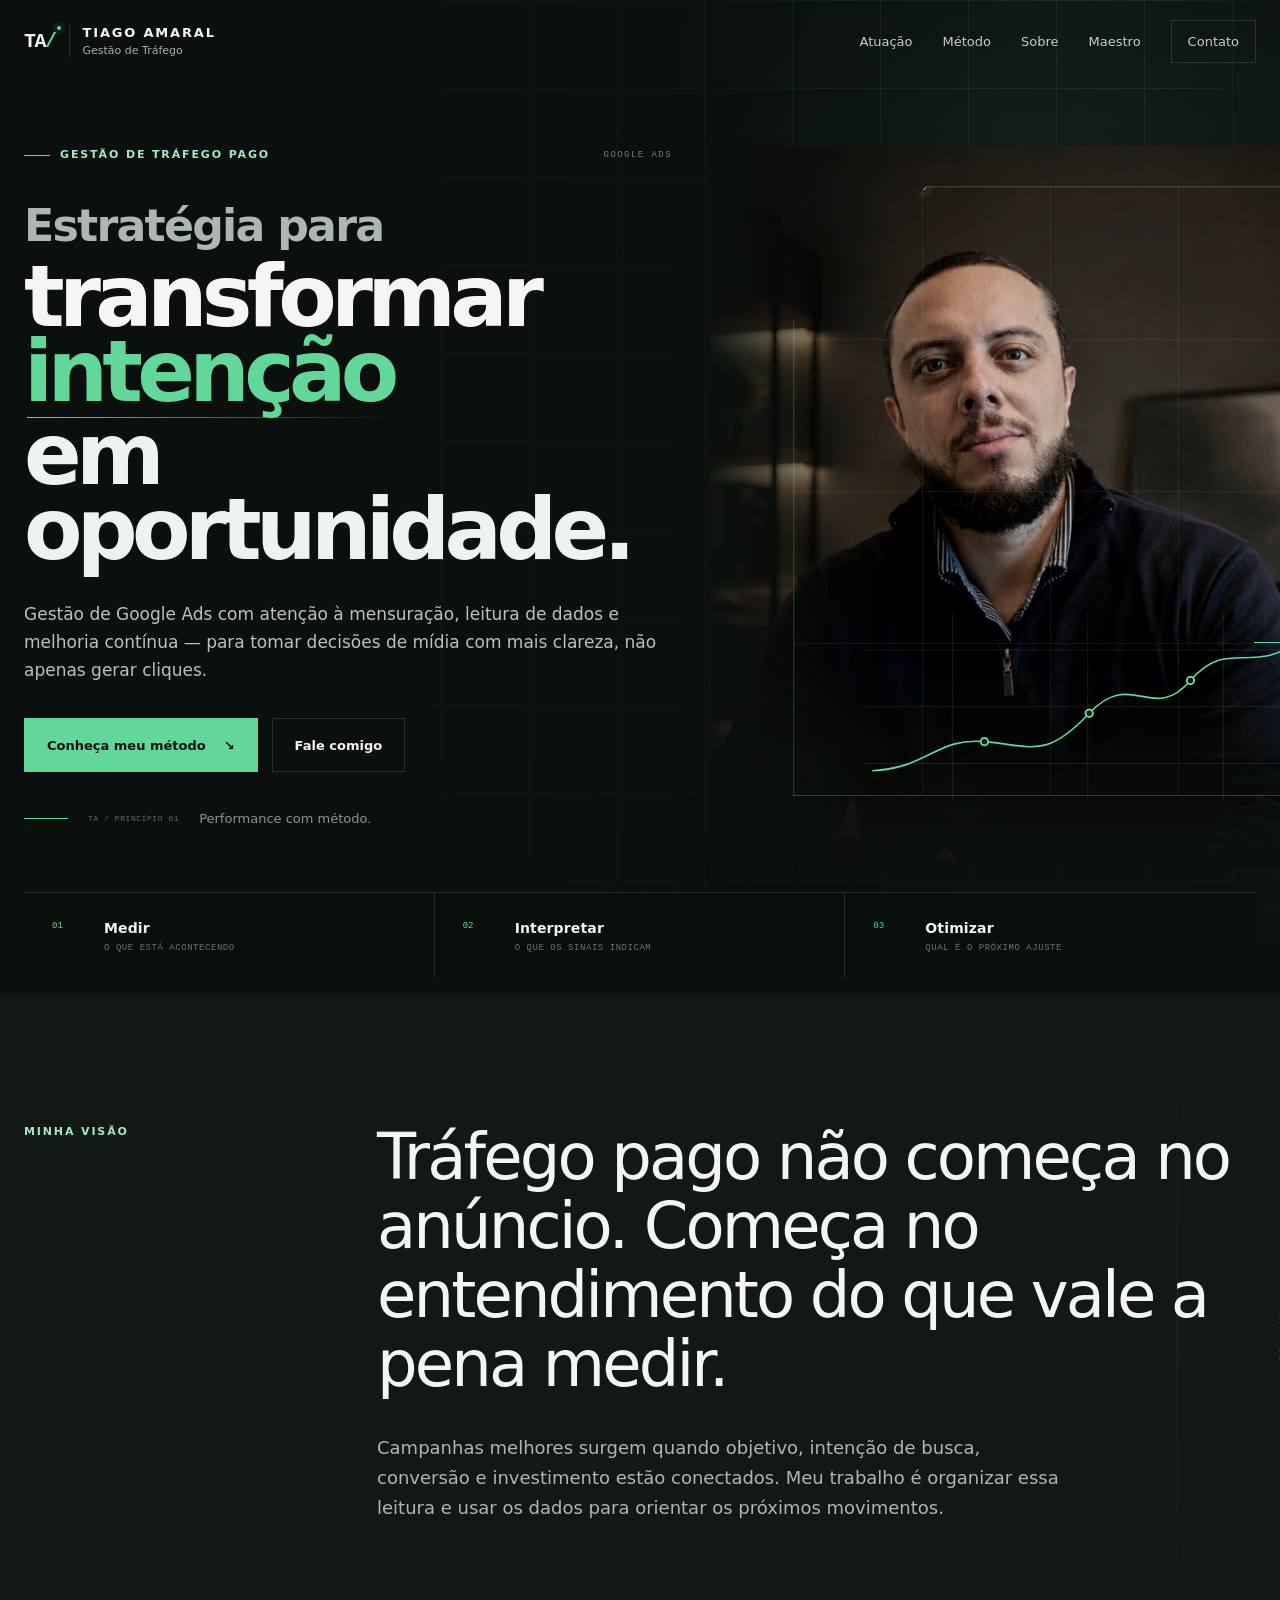
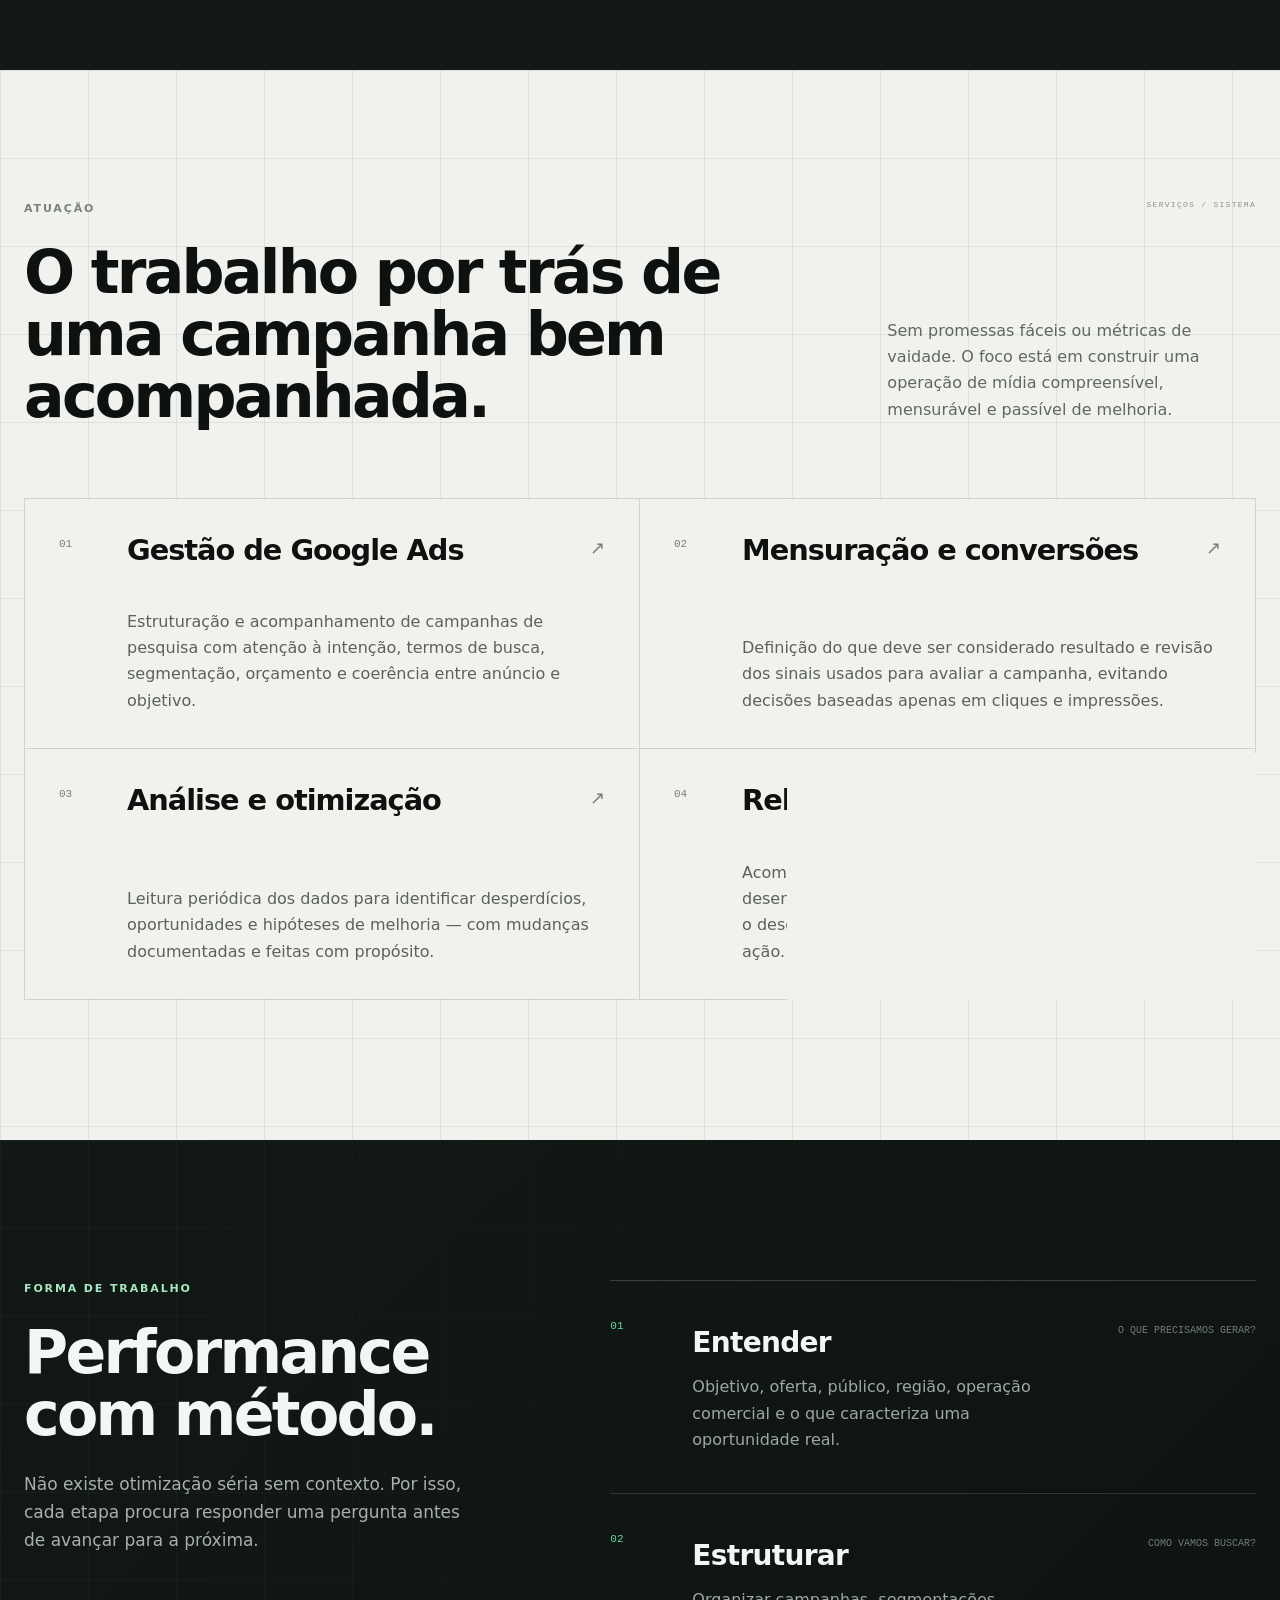
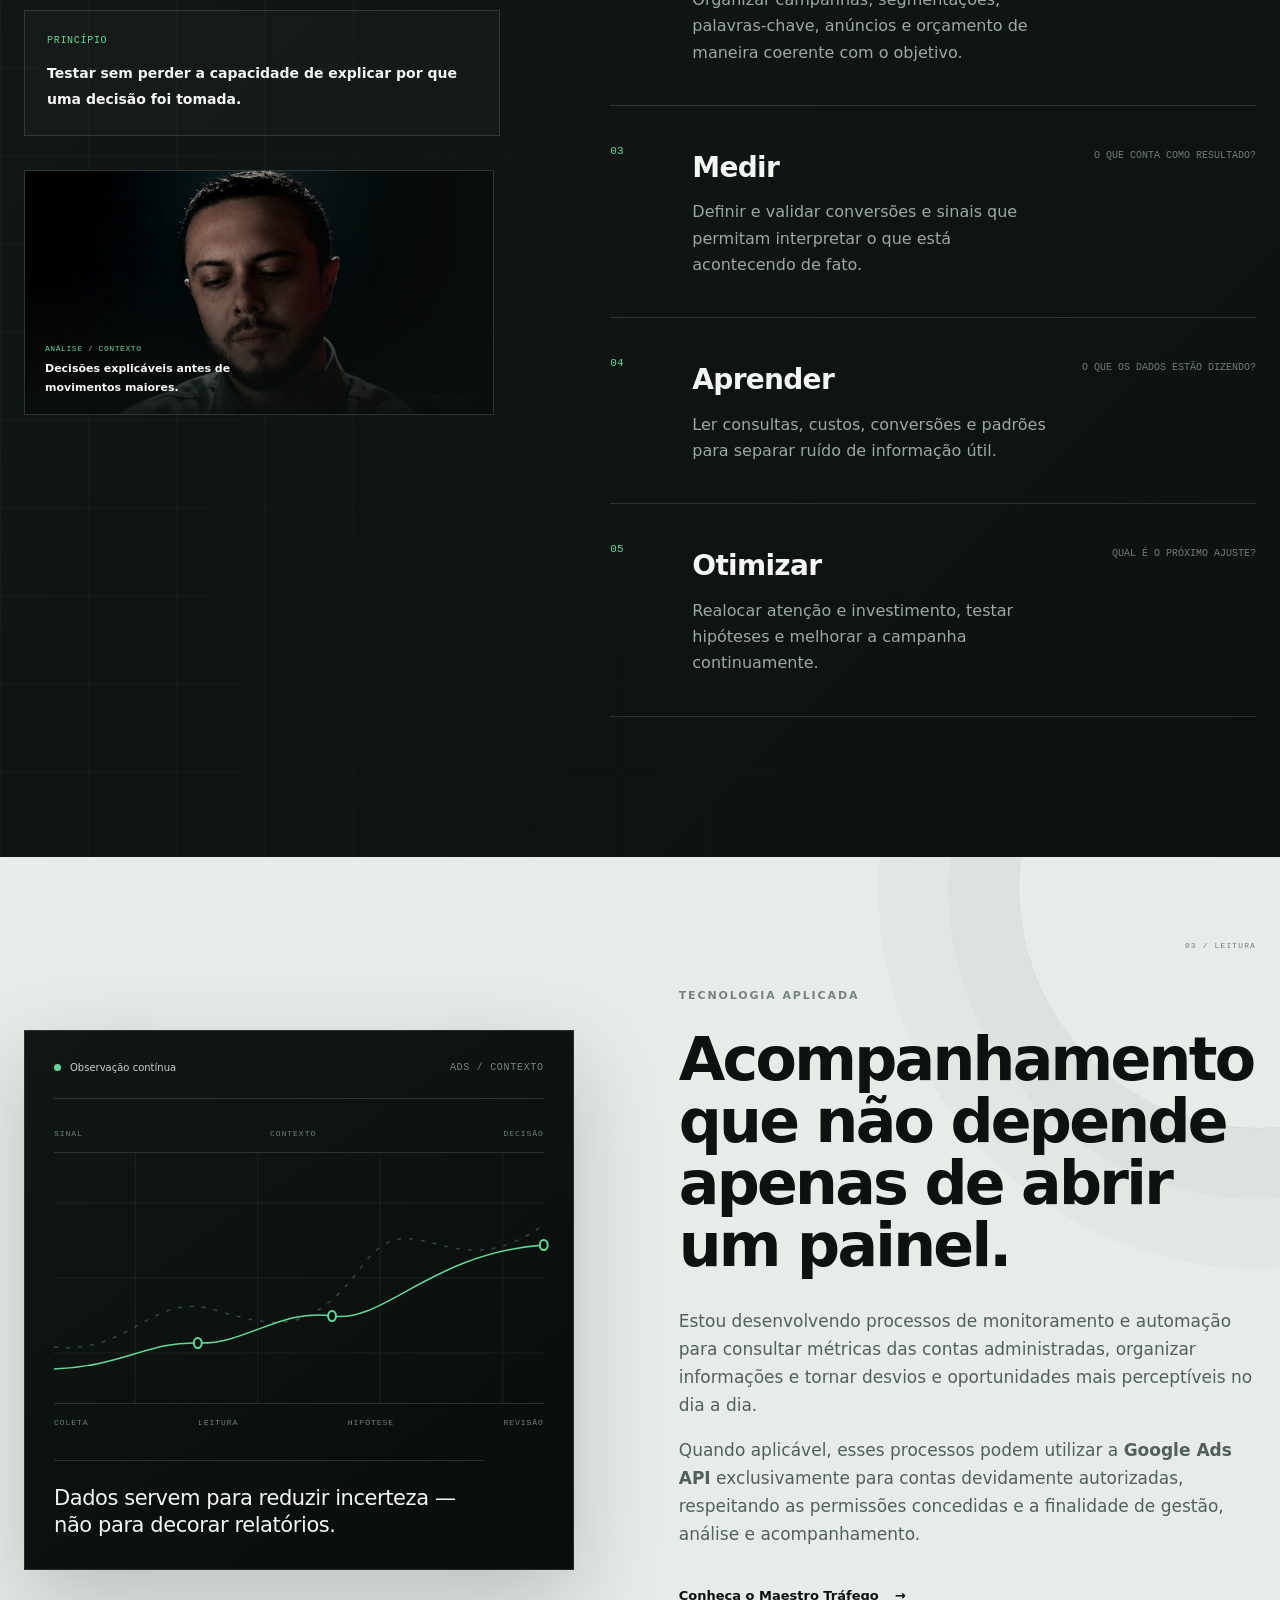
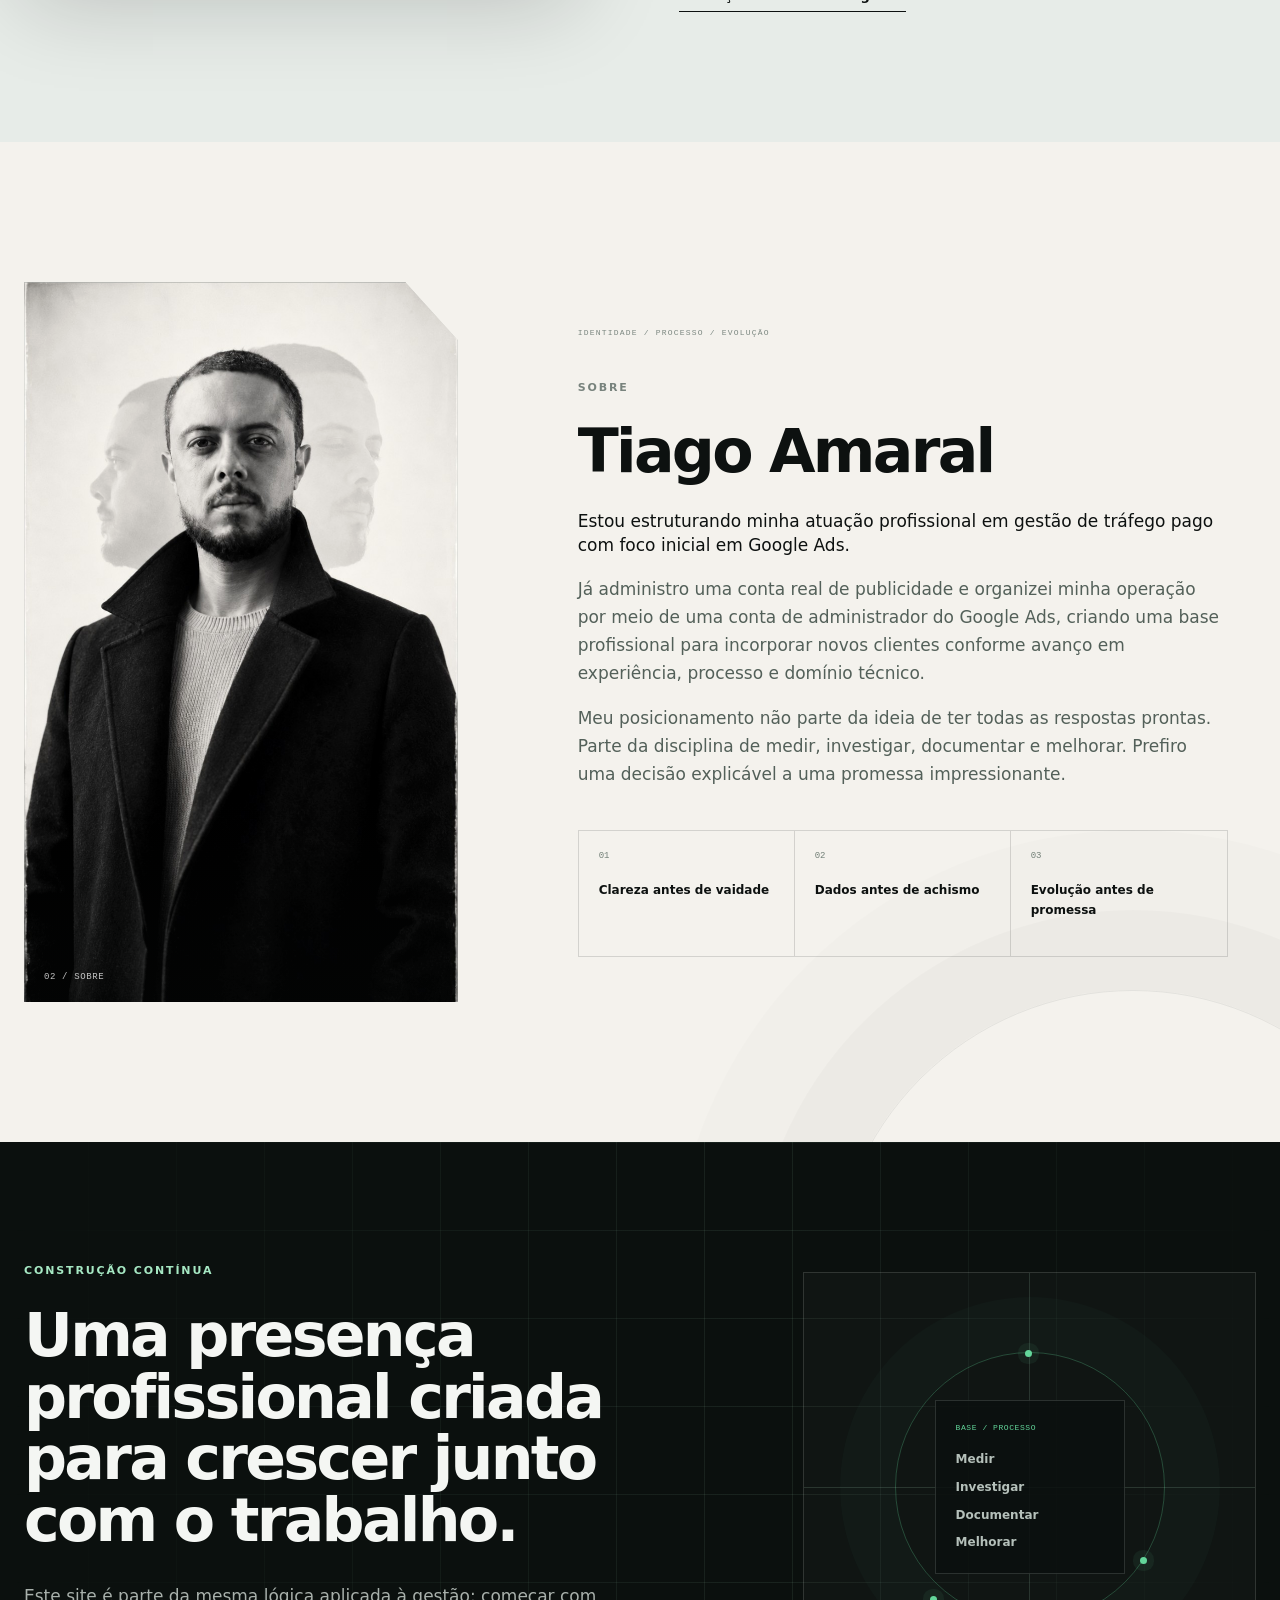
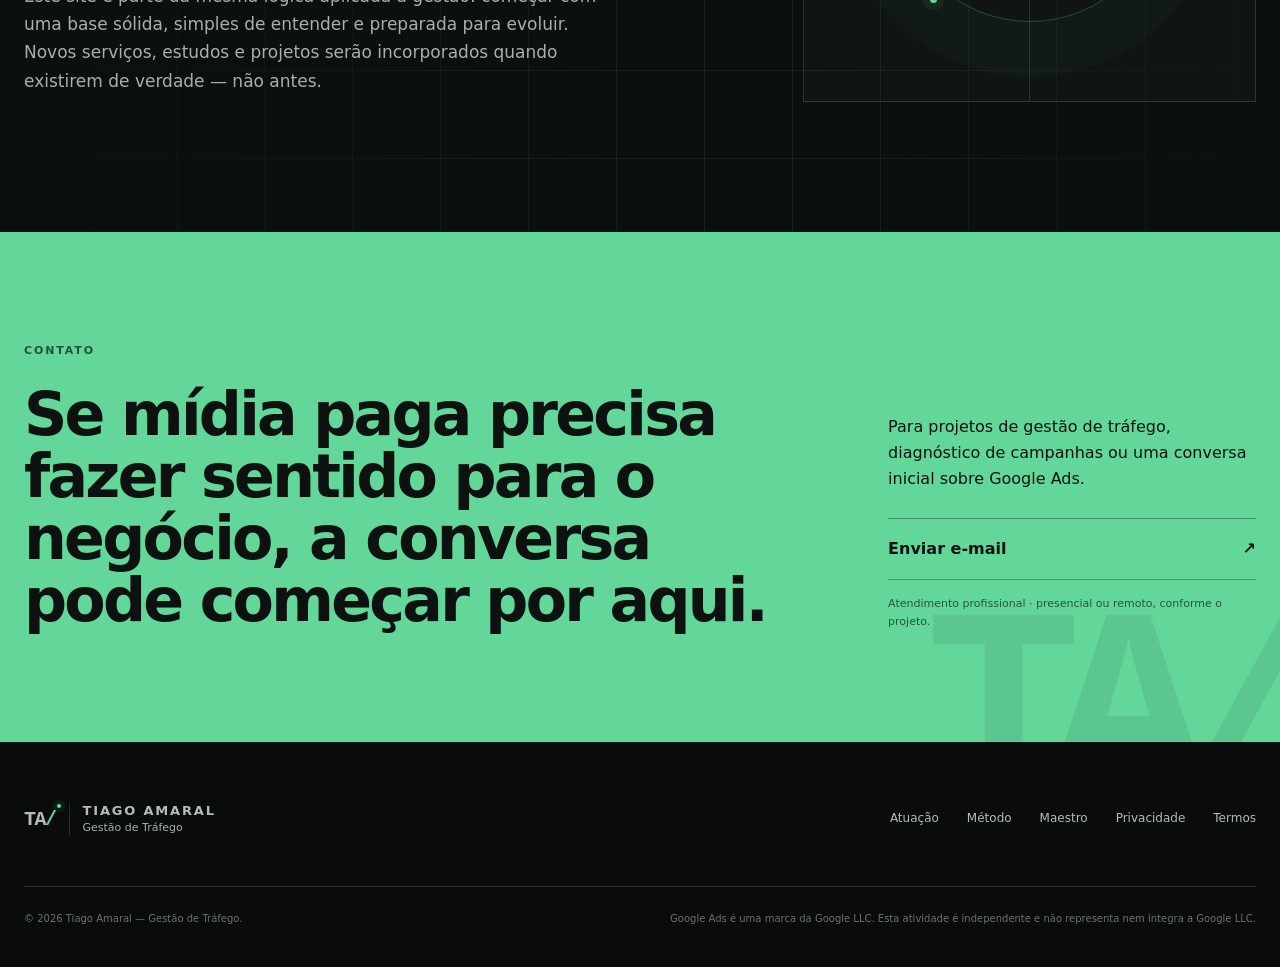
==== commit 7bfe2589: "Update image in about section of index.html Replaced image sources in the about section with a new i" ====
--- a/index.html
+++ b/index.html
@@ -9,13 +9,13 @@
   <meta name="description" content="Gestão de tráfego pago com foco em Google Ads, mensuração, análise, otimização e monitoramento. Estratégia orientada por dados, clareza e método.">
   <meta name="author" content="Tiago Amaral">
   <meta name="robots" content="index,follow,max-image-preview:large">
-  <link rel="canonical" href="https://tibram88.github.io/tiago-amaral-gestao-trafego/">
+  <link rel="canonical" href="https://tibram.com.br/">
   <meta property="og:type" content="website">
   <meta property="og:locale" content="pt_BR">
   <meta property="og:title" content="Tiago Amaral — Gestão de Tráfego Pago">
   <meta property="og:description" content="Google Ads, mensuração, otimização e monitoramento com estratégia e método.">
-  <meta property="og:url" content="https://tibram88.github.io/tiago-amaral-gestao-trafego/">
-  <meta property="og:image" content="https://tibram88.github.io/tiago-amaral-gestao-trafego/assets/images/og-image.jpg">
+  <meta property="og:url" content="https://tibram.com.br/">
+  <meta property="og:image" content="https://tibram.com.br/assets/images/og-image.jpg">
   <meta property="og:image:width" content="1200">
   <meta property="og:image:height" content="630">
   <meta name="twitter:card" content="summary_large_image">
@@ -165,11 +165,11 @@
     <section class="about section-light" id="sobre" aria-labelledby="about-title">
       <div class="container about-grid">
         <div class="about-photo about-photo-v2 reveal">
-          <picture>
-            <source type="image/avif" srcset="assets/images/tiago-amaral-sobre-v2-520.avif 520w, assets/images/tiago-amaral-sobre-v2-748.avif 748w" sizes="(max-width: 980px) 88vw, 38vw">
-            <source type="image/webp" srcset="assets/images/tiago-amaral-sobre-v2-520.webp 520w, assets/images/tiago-amaral-sobre-v2-748.webp 748w" sizes="(max-width: 980px) 88vw, 38vw">
-            <img src="assets/images/tiago-amaral-sobre-v2-748.webp" width="748" height="1600" loading="lazy" alt="Retrato editorial em preto e branco de Tiago Amaral">
-          </picture>
+         <picture>
+  <img src="assets/images/tiago-amaral-sobre-novo.png"
+       loading="lazy"
+       alt="Retrato editorial em preto e branco de Tiago Amaral">
+</picture>
           <span class="image-index mono" aria-hidden="true">02 / SOBRE</span>
         </div>
         <div class="about-copy reveal">
